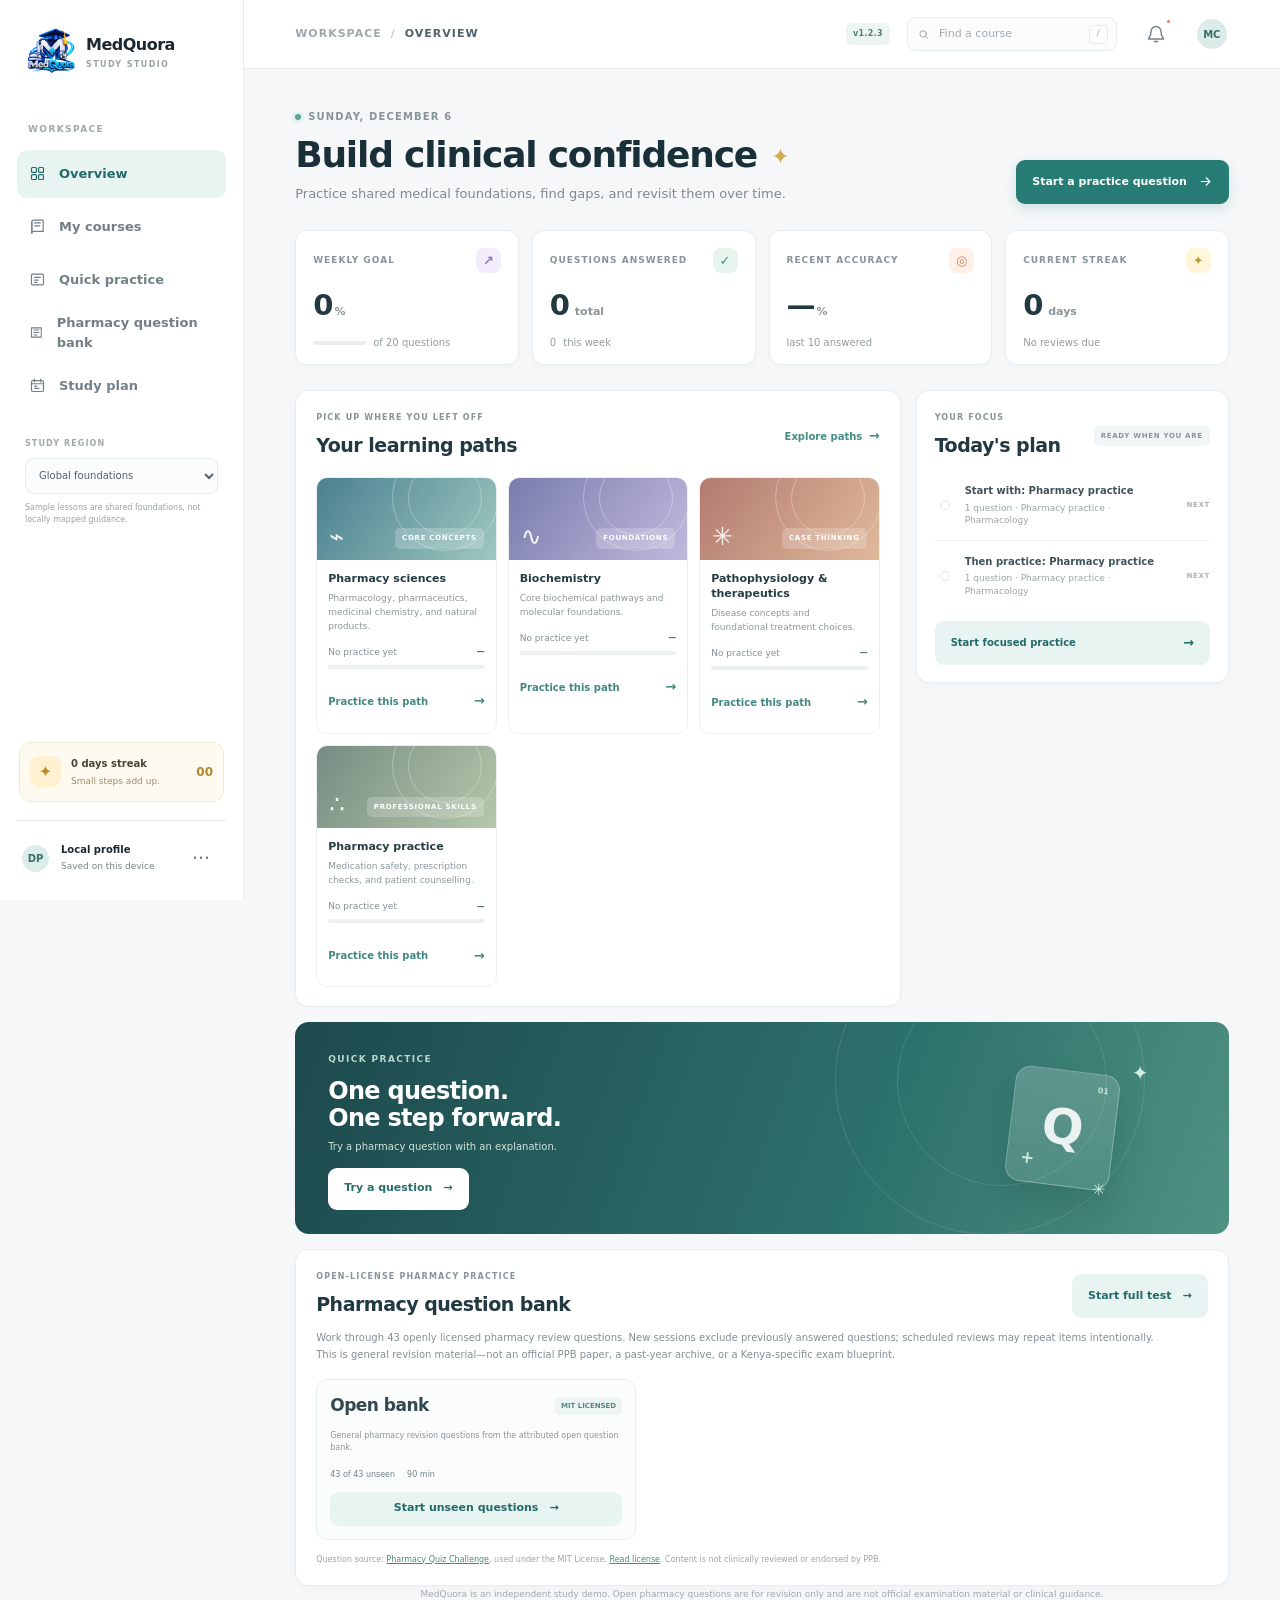
==== mobile/assets/web/index.html @ 77591223 "Replace repeated exam simulations with open pharmacy bank Remove falsely labeled past-year papers an" ====
<!doctype html>
<html lang="en">
  <head>
    <meta charset="utf-8">
    <meta name="viewport" content="width=device-width, initial-scale=1">
    <meta name="theme-color" content="#f5f7f8">
    <meta name="description" content="MedQuora helps health-science learners practice shared medical foundations, reflect, and review.">
    <title>MedQuora — Clinical Study Studio</title>
    <link rel="stylesheet" href="styles.css">
    <script src="assets/open-pharmacy-questions.js" defer></script>
    <script src="app.js" defer></script>
  </head>
  <body>
    <div class="app-shell">
      <aside class="sidebar" id="sidebar">
        <a class="brand" href="#overview" aria-label="MedQuora home">
          <img class="brand-logo" src="assets/medquora-logo.png" alt="">
          <span class="brand-name">MedQuora<span>STUDY STUDIO</span></span>
        </a>

        <p class="nav-caption">WORKSPACE</p>
        <nav class="primary-nav" aria-label="Main navigation">
          <a class="nav-link active" href="#overview">
            <svg viewBox="0 0 24 24" aria-hidden="true"><rect x="3.5" y="3.5" width="7" height="7" rx="1.5"/><rect x="13.5" y="3.5" width="7" height="7" rx="1.5"/><rect x="3.5" y="13.5" width="7" height="7" rx="1.5"/><rect x="13.5" y="13.5" width="7" height="7" rx="1.5"/></svg>
            Overview
          </a>
          <a class="nav-link" href="#courses">
            <svg viewBox="0 0 24 24" aria-hidden="true"><path d="M4 5.5A2.5 2.5 0 0 1 6.5 3H20v16H6.5A2.5 2.5 0 0 0 4 21.5z"/><path d="M4 5.5v16M8 7h8M8 11h7"/></svg>
            My courses
          </a>
          <a class="nav-link" href="#practice" data-open-practice>
            <svg viewBox="0 0 24 24" aria-hidden="true"><path d="M5 4.5h14A1.5 1.5 0 0 1 20.5 6v12a1.5 1.5 0 0 1-1.5 1.5H5A1.5 1.5 0 0 1 3.5 18V6A1.5 1.5 0 0 1 5 4.5Z"/><path d="M8 9h8M8 13h5M8 16h3"/></svg>
            Quick practice
          </a>
          <a class="nav-link" href="#board-exams">
            <svg viewBox="0 0 24 24" aria-hidden="true"><path d="M4 4.5h16v15H4z"/><path d="M8 8h8M8 12h8M8 16h5"/></svg>
            Pharmacy question bank
          </a>
          <a class="nav-link" href="#study-plan">
            <svg viewBox="0 0 24 24" aria-hidden="true"><rect x="3.5" y="5" width="17" height="15.5" rx="2"/><path d="M7.5 3v4M16.5 3v4M3.5 9.5h17M8 13h3M8 16h6"/></svg>
            Study plan
          </a>
        </nav>

        <label class="context-setting">
          <span>STUDY REGION</span>
          <select id="study-region" aria-describedby="region-note">
            <option value="global">Global foundations</option>
            <option value="us">United States</option>
            <option value="uk">United Kingdom</option>
            <option value="canada">Canada</option>
            <option value="india">India</option>
            <option value="australia">Australia</option>
            <option value="nigeria">Nigeria</option>
            <option value="south-africa">South Africa</option>
            <option value="kenya">Kenya</option>
            <option value="other">Other / not listed</option>
          </select>
          <small id="region-note">Sample lessons are shared foundations, not locally mapped guidance.</small>
        </label>

        <div class="sidebar-spacer"></div>
        <div class="streak-card">
          <div class="streak-icon" aria-hidden="true">✦</div>
          <div>
            <strong id="sidebar-streak">0 day streak</strong>
            <span>Small steps add up.</span>
          </div>
          <span class="streak-count" id="sidebar-streak-count">00</span>
        </div>
        <div class="sidebar-footer">
          <span class="avatar avatar-small">DP</span>
          <span class="profile-copy"><strong>Local profile</strong><span>Saved on this device</span></span>
          <span class="icon-button" aria-hidden="true">···</span>
        </div>
      </aside>

      <div class="workspace">
        <header class="topbar">
          <button class="icon-button menu-button" id="menu-button" type="button" aria-label="Open navigation" aria-expanded="false">
            <svg viewBox="0 0 24 24" aria-hidden="true"><path d="M4 6h16M4 12h16M4 18h16"/></svg>
          </button>
          <div class="breadcrumbs"><span>WORKSPACE</span><i>/</i><strong>OVERVIEW</strong></div>
          <div class="topbar-tools">
            <span class="version-badge">v1.2.3</span>
            <label class="search-box">
              <svg viewBox="0 0 24 24" aria-hidden="true"><circle cx="10.8" cy="10.8" r="6.8"/><path d="m16 16 4.2 4.2"/></svg>
              <input id="course-search" type="search" placeholder="Find a course" aria-label="Find a course">
              <kbd>/</kbd>
            </label>
            <button class="icon-button notification-button" id="notification-button" type="button" aria-label="Notifications">
              <svg viewBox="0 0 24 24" aria-hidden="true"><path d="M18 9a6 6 0 0 0-12 0c0 7-3 7-3 9h18c0-2-3-2-3-9M10 21h4"/></svg>
              <span class="notification-dot"></span>
            </button>
            <span class="avatar">MC</span>
          </div>
        </header>

        <main id="overview">
          <section class="welcome-row">
            <div>
              <p class="eyebrow"><span class="eyebrow-dot"></span> <span id="today-date"></span></p>
              <h1>Build clinical confidence <span class="wave">✦</span></h1>
              <p class="welcome-copy">Practice shared medical foundations, find gaps, and revisit them over time.</p>
            </div>
            <button class="button button-primary" type="button" data-open-practice>
              Start a practice question
              <svg viewBox="0 0 24 24" aria-hidden="true"><path d="M5 12h14M13 6l6 6-6 6"/></svg>
            </button>
          </section>

          <section class="stats-grid" aria-label="Study overview">
            <article class="stat-card">
              <div class="stat-top"><span class="stat-label">WEEKLY GOAL</span><span class="stat-symbol lilac">↗</span></div>
              <div class="stat-value"><span id="weekly-progress-value">0</span><span class="stat-unit">%</span></div>
              <div class="stat-bottom"><span class="mini-progress"><i id="weekly-progress-meter" style="width:0%"></i></span><span>of 20 questions</span></div>
            </article>
            <article class="stat-card">
              <div class="stat-top"><span class="stat-label">QUESTIONS ANSWERED</span><span class="stat-symbol mint">✓</span></div>
              <div class="stat-value"><span id="questions-answered">0</span><span class="stat-unit"> total</span></div>
              <div class="stat-bottom"><span id="questions-this-week">0</span><span>this week</span></div>
            </article>
            <article class="stat-card">
              <div class="stat-top"><span class="stat-label">RECENT ACCURACY</span><span class="stat-symbol peach">◎</span></div>
              <div class="stat-value"><span id="recent-accuracy">—</span><span class="stat-unit">%</span></div>
              <div class="stat-bottom"><span>last 10 answered</span></div>
            </article>
            <article class="stat-card streak-stat">
              <div class="stat-top"><span class="stat-label">CURRENT STREAK</span><span class="stat-symbol gold">✦</span></div>
              <div class="stat-value"><span id="current-streak">0</span><span class="stat-unit"> days</span></div>
              <div class="stat-bottom"><span id="due-count">No reviews due</span></div>
            </article>
          </section>

          <div class="content-grid">
            <section class="panel courses-panel" id="courses">
              <div class="section-heading">
                <div>
                  <p class="eyebrow">PICK UP WHERE YOU LEFT OFF</p>
                  <h2>Your learning paths</h2>
                </div>
                <a class="text-link" id="browse-paths" href="#courses" aria-controls="course-list">Explore paths <span>→</span></a>
              </div>
              <div class="course-grid" id="course-list" aria-live="polite"></div>
              <p class="empty-state" id="empty-state" hidden>No learning paths match that search.</p>
            </section>

            <aside class="panel plan-panel" id="study-plan">
              <div class="section-heading compact-heading">
                <div>
                  <p class="eyebrow">YOUR FOCUS</p>
                  <h2>Today's plan</h2>
                </div>
                <span class="date-chip" id="date-chip">READY WHEN YOU ARE</span>
              </div>
              <div class="plan-list" id="today-plan" aria-live="polite"></div>
              <button class="button button-soft plan-button" id="plan-button" type="button" data-open-practice>
                Start a focused session <span>→</span>
              </button>
            </aside>

            <section class="practice-banner" id="practice">
              <div class="practice-orbit orbit-one"></div>
              <div class="practice-orbit orbit-two"></div>
              <div class="practice-banner-copy">
                <span class="banner-kicker">QUICK PRACTICE</span>
                <h2>One question.<br>One step forward.</h2>
                <p>Try a pharmacy question with an explanation.</p>
                <button class="button button-light" type="button" data-open-practice>Try a question <span>→</span></button>
              </div>
              <div class="practice-decoration" aria-hidden="true">
                <span class="spark spark-a">✦</span><span class="spark spark-b">✳</span>
                <div class="question-tile"><span>Q</span><i>01</i><b>+</b></div>
              </div>
            </section>

            <section class="panel board-exams-panel" id="board-exams">
              <div class="section-heading board-exams-heading">
                <div>
                  <p class="eyebrow">OPEN-LICENSE PHARMACY PRACTICE</p>
                  <h2>Pharmacy question bank</h2>
                </div>
                <button class="button button-soft" type="button" data-start-board-exam>
                  Start full test <span>→</span>
                </button>
              </div>
              <p class="board-exam-intro">Work through 43 openly licensed pharmacy review questions. New sessions exclude previously answered questions; scheduled reviews may repeat items intentionally. This is general revision material—not an official PPB paper, a past-year archive, or a Kenya-specific exam blueprint.</p>
              <div class="exam-grid" id="exam-grid" aria-live="polite"></div>
              <p class="exam-disclaimer">Question source: <a href="https://github.com/rocksonsamuel96/PharmacyQuizChallenge-">Pharmacy Quiz Challenge</a>, used under the MIT License. <a href="assets/open-pharmacy-license.txt">Read license</a>. Content is not clinically reviewed or endorsed by PPB.</p>
            </section>
          </div>
          <footer class="page-footer">MedQuora is an independent study demo. Open pharmacy questions are for revision only and are not official examination material or clinical guidance.</footer>
        </main>
      </div>
    </div>

    <div class="scrim" id="scrim"></div>
    <dialog class="practice-dialog" id="practice-dialog" aria-labelledby="dialog-title">
      <form method="dialog" class="dialog-close-form">
        <button class="icon-button dialog-close" aria-label="Close practice" value="close">×</button>
      </form>
      <div class="dialog-content">
        <p class="eyebrow"><span class="eyebrow-dot"></span> QUICK PRACTICE <span class="question-count" id="question-count">01 / 01</span></p>
        <h2 id="dialog-title">Check your understanding</h2>
        <p class="question-topic" id="question-topic"></p>
        <p class="question-prompt" id="question-prompt"></p>
        <form id="answer-form">
          <fieldset id="answer-options">
            <legend class="sr-only">Choose one answer</legend>
          </fieldset>
          <fieldset class="confidence-fieldset" id="confidence-fieldset">
            <legend>How confident are you?</legend>
            <label><input type="radio" name="confidence" value="low"><span>Unsure</span></label>
            <label><input type="radio" name="confidence" value="medium"><span>Somewhat</span></label>
            <label><input type="radio" name="confidence" value="high"><span>Confident</span></label>
          </fieldset>
          <div class="answer-feedback" id="answer-feedback" role="status" hidden></div>
          <fieldset class="reflection-fieldset" id="reflection-fieldset" hidden>
            <legend>What made this difficult?</legend>
            <label><input type="radio" name="reflection" value="knowledge"><span>I didn't know the concept</span></label>
            <label><input type="radio" name="reflection" value="confusion"><span>I confused similar ideas</span></label>
            <label><input type="radio" name="reflection" value="clue"><span>I missed a clue in the question</span></label>
            <label><input type="radio" name="reflection" value="guess"><span>I guessed</span></label>
          </fieldset>
            <div class="remediation-hint" id="remediation-hint" hidden></div>
          <button class="button button-primary submit-answer" id="submit-answer" type="submit">Check answer <span>→</span></button>
        </form>
        <p class="disclaimer">Educational revision only—not clinical guidance. Progress is saved on this device.</p>
      </div>
    </dialog>

    <div class="toast" id="toast" role="status" aria-live="polite"></div>
  </body>
</html>
---- mobile/assets/web/styles.css ----
:root {
  color-scheme: light;
  --ink: #1b2832;
  --muted: #78838b;
  --line: #e7ecee;
  --paper: #ffffff;
  --canvas: #f5f7f8;
  --teal: #287c76;
  --teal-dark: #226b66;
  --teal-pale: #e8f4f2;
  --navy: #18343b;
  --shadow: 0 12px 32px rgb(22 51 59 / 5%);
  font-family: Inter, ui-sans-serif, system-ui, -apple-system, BlinkMacSystemFont, "Segoe UI", sans-serif;
}

* { box-sizing: border-box; }

body {
  margin: 0;
  min-width: 320px;
  background: var(--canvas);
  color: var(--ink);
  font-size: 14px;
  -webkit-font-smoothing: antialiased;
}

button, input { font: inherit; }
button, a { -webkit-tap-highlight-color: transparent; }
button { cursor: pointer; }
a { color: inherit; text-decoration: none; }
svg { width: 20px; height: 20px; fill: none; stroke: currentColor; stroke-width: 1.7; stroke-linecap: round; stroke-linejoin: round; }

.app-shell { display: flex; min-height: 100vh; }

.sidebar {
  position: fixed;
  z-index: 20;
  inset: 0 auto 0 0;
  display: flex;
  flex-direction: column;
  width: 244px;
  padding: 28px 17px 18px;
  background: #fff;
  border-right: 1px solid var(--line);
}

.brand { display: flex; align-items: center; gap: 11px; padding: 0 10px; }
.brand-logo { display: block; width: 48px; height: 48px; flex: 0 0 auto; object-fit: contain; }
.brand-name { color: var(--ink); font-size: 16px; font-weight: 800; letter-spacing: -.5px; }
.brand-name span { display: block; margin-top: 2px; color: #9aa3a8; font-size: 8px; font-weight: 700; letter-spacing: 1.4px; }
.nav-caption { margin: 47px 11px 13px; color: #a0a9ae; font-size: 9px; font-weight: 800; letter-spacing: 1.4px; }
.primary-nav { display: grid; gap: 5px; }
.nav-link { display: flex; align-items: center; gap: 13px; min-height: 44px; padding: 0 12px; border-radius: 10px; color: #738088; font-size: 12px; font-weight: 600; transition: background .16s, color .16s; }
.nav-link svg { width: 17px; height: 17px; }
.nav-link:hover { background: #f5f8f8; color: var(--teal); }
.nav-link.active { background: var(--teal-pale); color: var(--teal-dark); }
.sidebar-spacer { flex: 1; min-height: 35px; }
.streak-card { display: flex; align-items: center; gap: 10px; margin: 0 2px 18px; padding: 13px 10px; border: 1px solid #f1e8d4; border-radius: 12px; background: #fffaf0; }
.streak-icon { display: grid; width: 31px; height: 31px; place-items: center; border-radius: 9px; background: #fff0cf; color: #bb8b28; font-size: 16px; }
.streak-card strong, .streak-card span { display: block; }
.streak-card strong { color: #4a4435; font-size: 10px; }
.streak-card div:nth-child(2) span { margin-top: 4px; color: #9a8d70; font-size: 9px; }
.streak-count { margin-left: auto; color: #b3872f; font-size: 12px; font-weight: 800; }
.sidebar-footer { display: flex; align-items: center; gap: 10px; padding: 15px 3px 2px; border-top: 1px solid var(--line); }
.avatar { display: grid; flex: 0 0 auto; width: 34px; height: 34px; place-items: center; border: 2px solid #fff; border-radius: 50%; background: #dcece9; color: #386e68; font-size: 10px; font-weight: 800; }
.avatar-small { width: 31px; height: 31px; }
.profile-copy { display: grid; gap: 3px; min-width: 0; }
.profile-copy strong { font-size: 10px; }
.profile-copy span { color: var(--muted); font-size: 9px; }
.icon-button { position: relative; display: inline-grid; flex: 0 0 auto; width: 34px; height: 34px; place-items: center; border: 0; border-radius: 9px; background: transparent; color: #738088; font-size: 19px; }
.icon-button:hover { background: #f2f6f6; color: var(--teal); }
.sidebar-footer .icon-button { margin-left: auto; }

.workspace { width: calc(100% - 244px); min-height: 100vh; margin-left: 244px; }
.topbar { position: sticky; z-index: 10; top: 0; display: flex; align-items: center; justify-content: space-between; height: 69px; padding: 0 clamp(22px, 4vw, 58px); border-bottom: 1px solid var(--line); background: rgb(255 255 255 / 92%); backdrop-filter: blur(14px); }
.breadcrumbs { display: flex; align-items: center; gap: 9px; color: #a0a8ad; font-size: 9px; font-weight: 700; letter-spacing: 1px; }
.breadcrumbs i { color: #c3c9cc; font-style: normal; }
.breadcrumbs strong { color: #536169; }
.topbar-tools { display: flex; align-items: center; gap: 17px; }
.version-badge { padding: 5px 7px; border-radius: 6px; background: #edf5f3; color: #4f7e77; font-size: 8px; font-weight: 800; letter-spacing: .3px; }
.search-box { display: flex; align-items: center; gap: 8px; width: 210px; height: 34px; padding: 0 8px 0 10px; border: 1px solid #e8edef; border-radius: 9px; background: #fbfcfc; color: #8a969c; }
.search-box svg { width: 15px; height: 15px; }
.search-box input { width: 100%; min-width: 0; border: 0; outline: 0; background: transparent; color: var(--ink); font-size: 10px; }
.search-box input::placeholder { color: #a1aaaf; }
kbd { display: inline-grid; min-width: 19px; height: 19px; place-items: center; border: 1px solid #e5e9ea; border-radius: 5px; background: #fff; color: #a0a8ad; font-family: inherit; font-size: 9px; }
.notification-dot { position: absolute; top: 7px; right: 7px; width: 5px; height: 5px; border: 1px solid #fff; border-radius: 50%; background: #df896c; }
.menu-button { display: none; }

main { max-width: 1380px; margin: 0 auto; padding: 36px clamp(22px, 4vw, 58px) 25px; }
.welcome-row { display: flex; align-items: end; justify-content: space-between; gap: 20px; margin-bottom: 26px; }
.eyebrow { display: flex; align-items: center; gap: 7px; margin: 0 0 10px; color: #87949a; font-size: 9px; font-weight: 800; letter-spacing: 1.15px; }
.eyebrow-dot { width: 6px; height: 6px; border-radius: 50%; background: #5da69d; box-shadow: 0 0 0 3px #e3f1ef; }
h1, h2, p { margin-top: 0; }
h1 { margin-bottom: 8px; color: #1a3039; font-size: clamp(25px, 3vw, 32px); font-weight: 700; letter-spacing: -1.2px; }
.wave { display: inline-block; margin-left: 3px; color: #d4aa51; font-size: 22px; vertical-align: 3px; }
.welcome-copy { margin-bottom: 0; color: #7d8a91; font-size: 12px; }
.button { display: inline-flex; align-items: center; justify-content: center; gap: 11px; min-height: 40px; padding: 0 16px; border: 0; border-radius: 9px; font-size: 10px; font-weight: 700; transition: transform .16s, background .16s, box-shadow .16s; }
.button:hover { transform: translateY(-1px); }
.button svg { width: 15px; height: 15px; }
.button-primary { background: var(--teal); box-shadow: 0 5px 12px rgb(40 124 118 / 17%); color: #fff; }
.button-primary:hover { background: var(--teal-dark); box-shadow: 0 7px 16px rgb(40 124 118 / 23%); }
.button-soft { background: var(--teal-pale); color: var(--teal-dark); }
.button-soft:hover { background: #dcefeb; }
.button-light { min-height: 36px; background: #fff; color: #286f69; }
.button-light:hover { background: #eaf5f3; }

.stats-grid { display: grid; grid-template-columns: repeat(4, minmax(0, 1fr)); gap: 13px; margin-bottom: 25px; }
.stat-card { min-height: 129px; padding: 17px 17px 14px; border: 1px solid var(--line); border-radius: 12px; background: var(--paper); box-shadow: 0 3px 10px rgb(22 51 59 / 2%); }
.stat-top { display: flex; align-items: center; justify-content: space-between; }
.stat-label { color: #87949a; font-size: 8px; font-weight: 800; letter-spacing: 1px; }
.stat-symbol { display: grid; width: 25px; height: 25px; place-items: center; border-radius: 8px; font-size: 13px; font-weight: 800; }
.lilac { background: #f1edfb; color: #8b75c4; }
.mint { background: #e8f4ee; color: #4c9872; }
.peach { background: #fff0e8; color: #cf8763; }
.gold { background: #fff6dc; color: #bf9b37; }
.stat-value { margin: 11px 0 8px; color: #223941; font-size: 26px; font-weight: 700; letter-spacing: -1px; }
.stat-unit { margin-left: 2px; color: #89959a; font-size: 11px; font-weight: 600; letter-spacing: 0; }
.stat-bottom { display: flex; align-items: center; gap: 7px; color: #929da2; font-size: 9px; }
.mini-progress { overflow: hidden; width: 53px; height: 4px; border-radius: 10px; background: #e8edef; }
.mini-progress i { display: block; height: 100%; border-radius: inherit; background: #62a69e; }
.trend-up { color: #4b9b75; font-weight: 800; }

.content-grid { display: grid; grid-template-columns: minmax(0, 1.45fr) minmax(270px, .75fr); gap: 15px; align-items: start; }
.panel { border: 1px solid var(--line); border-radius: 13px; background: #fff; box-shadow: 0 3px 10px rgb(22 51 59 / 2%); }
.courses-panel { padding: 21px 20px 19px; }
.section-heading { display: flex; align-items: center; justify-content: space-between; gap: 10px; margin-bottom: 17px; }
.section-heading .eyebrow { margin-bottom: 7px; font-size: 8px; }
h2 { margin-bottom: 0; color: #223941; font-size: 17px; font-weight: 700; letter-spacing: -.5px; }
.text-link { color: #438d84; font-size: 9px; font-weight: 700; white-space: nowrap; }
.text-link span { margin-left: 3px; font-size: 13px; }
.course-grid { display: grid; grid-template-columns: repeat(3, minmax(0, 1fr)); gap: 11px; }
.course-card { overflow: hidden; min-width: 0; border: 1px solid #edf0f1; border-radius: 11px; background: #fff; transition: transform .16s, box-shadow .16s; }
.course-card:hover { transform: translateY(-2px); box-shadow: 0 9px 18px rgb(22 51 59 / 7%); }
.course-art { position: relative; display: flex; height: 82px; align-items: end; justify-content: space-between; padding: 11px 12px; overflow: hidden; }
.course-art::before, .course-art::after { position: absolute; content: ""; border: 1px solid rgb(255 255 255 / 30%); border-radius: 50%; }
.course-art::before { top: -34px; right: -3px; width: 105px; height: 105px; }
.course-art::after { top: -17px; right: 14px; width: 72px; height: 72px; }
.course-art.pharm { background: linear-gradient(125deg, #4a8090, #9ec7bf); }
.course-art.calcs { background: linear-gradient(125deg, #7a7cae, #c0b9dc); }
.course-art.care { background: linear-gradient(125deg, #b27b70, #e0b99a); }
.course-art-mark { position: relative; z-index: 1; color: rgb(255 255 255 / 90%); font-size: 25px; line-height: 1; }
.course-tag { position: relative; z-index: 1; padding: 5px 7px; border-radius: 5px; background: rgb(255 255 255 / 20%); color: #fff; font-size: 7px; font-weight: 800; letter-spacing: .7px; }
.course-body { padding: 12px 11px 11px; }
.course-body h3 { overflow: hidden; margin: 0 0 5px; color: #263c43; font-size: 10px; font-weight: 750; text-overflow: ellipsis; white-space: nowrap; }
.course-body p { min-height: 27px; margin: 0 0 12px; color: #8b979c; font-size: 8px; line-height: 1.55; }
.course-progress-row { display: flex; align-items: center; justify-content: space-between; margin-bottom: 6px; color: #839096; font-size: 8px; }
.course-progress-row strong { color: #56716e; font-size: 8px; }
.course-progress { overflow: hidden; height: 4px; margin-bottom: 12px; border-radius: 10px; background: #edf0f1; }
.course-progress span { display: block; height: 100%; border-radius: inherit; background: #66a89f; }
.course-open { display: flex; align-items: center; justify-content: space-between; width: 100%; padding: 0; border: 0; background: none; color: #418880; font-size: 8px; font-weight: 800; text-align: left; }
.course-open span { font-size: 13px; }
.empty-state { padding: 25px 0; color: var(--muted); font-size: 11px; text-align: center; }

.plan-panel { padding: 21px 18px 17px; }
.compact-heading { margin-bottom: 11px; }
.date-chip { padding: 5px 7px; border-radius: 5px; background: #f2f6f6; color: #89959a; font-size: 7px; font-weight: 800; letter-spacing: .7px; }
.plan-list { display: grid; }
.plan-item { display: flex; align-items: center; gap: 10px; min-height: 65px; border-bottom: 1px solid #f0f2f3; }
.plan-item:last-child { border-bottom: 0; }
.checkmark, .task-dot { display: grid; flex: 0 0 auto; width: 21px; height: 21px; place-items: center; border: 1.5px solid #dfe6e7; border-radius: 50%; color: #fff; font-size: 10px; }
.complete .checkmark { border-color: #67a99d; background: #67a99d; }
.task-dot { width: 10px; height: 10px; margin: 0 5px; background: #fff; }
.plan-item div { display: grid; gap: 4px; min-width: 0; }
.plan-item strong { overflow: hidden; color: #41525a; font-size: 9px; font-weight: 700; text-overflow: ellipsis; white-space: nowrap; }
.plan-item div span { color: #9aa4a8; font-size: 8px; }
.plan-status, .plan-time { margin-left: auto; color: #8bb2a2; font-size: 7px; font-weight: 800; letter-spacing: .6px; }
.plan-time { color: #abb3b6; }
.plan-button { width: 100%; min-height: 35px; margin-top: 10px; font-size: 9px; }
.plan-button span { margin-left: auto; font-size: 13px; }

.practice-banner { position: relative; display: flex; grid-column: 1 / -1; min-height: 188px; overflow: hidden; align-items: center; justify-content: space-between; padding: 24px 33px; border-radius: 14px; background: linear-gradient(110deg, #1d494d, #2d716c 62%, #4f9282); color: white; }
.practice-banner-copy { position: relative; z-index: 2; }
.banner-kicker { color: #b8d7ce; font-size: 8px; font-weight: 800; letter-spacing: 1.4px; }
.practice-banner h2 { margin: 9px 0 7px; color: #fff; font-size: 22px; line-height: 1.12; letter-spacing: -.7px; }
.practice-banner p { margin: 0 0 14px; color: #d2e3dd; font-size: 9px; }
.practice-decoration { position: absolute; top: 0; right: 5%; display: grid; width: 240px; height: 100%; place-items: center; color: #fff; }
.board-exams-panel { grid-column: 1 / -1; padding: 21px 20px 19px; }
.board-exams-heading { align-items: end; }
.board-exam-intro { max-width: 860px; margin: -5px 0 16px; color: #829096; font-size: 10px; line-height: 1.65; }
.exam-grid { display: grid; grid-template-columns: minmax(0, 320px); gap: 11px; }
.exam-card { min-width: 0; padding: 13px; border: 1px solid #e8edef; border-radius: 11px; background: #fbfcfc; }
.exam-card-top { display: flex; align-items: center; justify-content: space-between; margin-bottom: 11px; }
.exam-year { color: #31494f; font-size: 17px; font-weight: 800; letter-spacing: -.5px; }
.exam-status { padding: 4px 6px; border-radius: 5px; background: #edf5f3; color: #5a8881; font-size: 7px; font-weight: 800; }
.exam-card p { min-height: 28px; margin: 0 0 11px; color: #8a969b; font-size: 8px; line-height: 1.55; }
.exam-card-meta { display: flex; gap: 12px; margin-bottom: 11px; color: #74858a; font-size: 8px; }
.exam-card button { width: 100%; min-height: 34px; }
.exam-disclaimer { margin: 14px 0 0; color: #9aa4a8; font-size: 8px; line-height: 1.5; }
.exam-disclaimer a { color: #438d84; text-decoration: underline; }
.question-tile { position: relative; display: flex; width: 105px; height: 116px; align-items: center; justify-content: center; transform: rotate(7deg); border: 1px solid rgb(255 255 255 / 25%); border-radius: 15px; background: linear-gradient(145deg, rgb(255 255 255 / 20%), rgb(255 255 255 / 7%)); box-shadow: 0 17px 35px rgb(7 42 39 / 17%); }
.question-tile span { color: rgb(255 255 255 / 88%); font-size: 49px; font-weight: 800; }
.question-tile i { position: absolute; top: 10px; right: 10px; color: #c5e1d8; font-size: 8px; font-style: normal; font-weight: 800; }
.question-tile b { position: absolute; bottom: 11px; left: 13px; color: #c8e8d9; font-size: 17px; }
.practice-orbit { position: absolute; border: 1px solid rgb(255 255 255 / 12%); border-radius: 50%; }
.orbit-one { top: -97px; right: 9%; width: 310px; height: 310px; }
.orbit-two { top: -46px; right: 13%; width: 210px; height: 210px; }
.spark { position: absolute; z-index: 1; color: #d2eadf; }
.spark-a { top: 36px; right: 14%; font-size: 20px; }
.spark-b { right: 32%; bottom: 32px; font-size: 16px; }
.page-footer { grid-column: 1 / -1; padding-top: 1px; color: #a0a9ad; font-size: 8px; text-align: center; }

.practice-dialog { position: fixed; width: min(480px, calc(100% - 28px)); max-width: none; padding: 0; overflow: visible; border: 1px solid #e6ecec; border-radius: 18px; background: #fff; box-shadow: 0 28px 80px rgb(15 39 45 / 24%); color: var(--ink); }
.practice-dialog::backdrop { background: rgb(17 37 42 / 45%); backdrop-filter: blur(3px); }
.dialog-close-form { position: absolute; top: 13px; right: 13px; margin: 0; }
.dialog-close { width: 30px; height: 30px; background: #f4f7f7; font-size: 21px; }
.dialog-content { padding: 32px; }
.dialog-content .eyebrow { margin-bottom: 9px; }
.question-count { margin-left: auto; color: #9aa5a9; font-size: 8px; }
.dialog-content h2 { margin-bottom: 12px; font-size: 21px; }
.question-prompt { margin-bottom: 20px; color: #68777e; font-size: 12px; line-height: 1.6; }
#answer-options { display: grid; gap: 8px; margin: 0; padding: 0; border: 0; }
.answer-option { display: flex; align-items: center; gap: 10px; min-height: 44px; padding: 0 11px; border: 1px solid #e6ebec; border-radius: 9px; color: #4b5c63; cursor: pointer; font-size: 10px; transition: border .15s, background .15s; }
.answer-option:hover { border-color: #a8c9c4; background: #f7fbfa; }
.answer-option input { position: absolute; width: 1px; height: 1px; opacity: 0; }
.radio-mark { display: inline-grid; width: 15px; height: 15px; flex: 0 0 auto; place-items: center; border: 1.5px solid #c9d2d4; border-radius: 50%; }
.answer-option input:checked + .radio-mark { border-color: var(--teal); }
.answer-option input:checked + .radio-mark::after { width: 7px; height: 7px; border-radius: 50%; background: var(--teal); content: ""; }
.answer-option:has(input:checked) { border-color: #8abbb4; background: #f0f8f6; }
.answer-option kbd { margin-left: auto; }
.answer-option.correct { border-color: #7fbd9a; background: #eff8f1; color: #36734e; }
.answer-option.incorrect { border-color: #e3a79a; background: #fff5f2; color: #a95847; }
.answer-feedback { margin: 13px 0 0; padding: 11px 12px; border-radius: 8px; background: #eef7f3; color: #45665d; font-size: 10px; line-height: 1.55; }
.answer-feedback.wrong { background: #fff4f1; color: #8e584c; }
.submit-answer { width: 100%; margin-top: 15px; }
.submit-answer span { margin-left: auto; }
.disclaimer { margin: 14px 0 0; color: #9aa4a8; font-size: 8px; text-align: center; }
.sr-only { position: absolute; width: 1px; height: 1px; padding: 0; overflow: hidden; clip: rect(0, 0, 0, 0); white-space: nowrap; clip-path: inset(50%); }
.toast { position: fixed; z-index: 50; right: 24px; bottom: 22px; max-width: min(360px, calc(100vw - 32px)); padding: 11px 15px; transform: translateY(12px); border: 1px solid rgb(255 255 255 / 12%); border-radius: 9px; background: #203d41; box-shadow: 0 8px 24px rgb(16 40 43 / 20%); color: #fff; font-size: 10px; opacity: 0; pointer-events: none; transition: opacity .2s, transform .2s; }
.toast.visible { transform: translateY(0); opacity: 1; }
.scrim { display: none; }

@media (max-width: 1120px) {
  .sidebar { width: 218px; }
  .workspace { width: calc(100% - 218px); margin-left: 218px; }
  main { padding-right: 25px; padding-left: 25px; }
  .stats-grid { grid-template-columns: repeat(2, minmax(0, 1fr)); }
  .course-grid { grid-template-columns: repeat(2, minmax(0, 1fr)); }
}

@media (max-width: 760px) {
  .sidebar { width: 244px; transform: translateX(-101%); transition: transform .22s ease; box-shadow: 12px 0 30px rgb(17 37 42 / 7%); }
  .sidebar.open { transform: translateX(0); }
  .workspace { width: 100%; margin-left: 0; }
  .topbar { height: 60px; padding: 0 17px; }
  .menu-button { display: inline-grid; margin-left: -5px; }
  .breadcrumbs { margin-right: auto; margin-left: 8px; font-size: 8px; }
  .topbar-tools { gap: 8px; }
  .search-box { width: 34px; padding: 0 9px; border-color: transparent; background: transparent; }
  .search-box:focus-within { position: absolute; right: 83px; width: min(230px, calc(100vw - 130px)); border-color: var(--line); background: #fff; }
  .search-box input { width: 0; }
  .search-box:focus-within input { width: 100%; }
  .search-box kbd { display: none; }
  .notification-button { display: none; }
  .topbar-tools > .avatar { width: 31px; height: 31px; }
  .scrim.visible { position: fixed; z-index: 15; inset: 0; display: block; background: rgb(21 42 45 / 25%); }
  main { padding: 26px 18px 22px; }
  .welcome-row { align-items: start; flex-direction: column; gap: 15px; }
  .welcome-row .button { width: 100%; }
  .content-grid { grid-template-columns: 1fr; }
  .courses-panel, .plan-panel { grid-column: 1; }
  .practice-banner { min-height: 178px; grid-column: 1; padding: 21px; }
  .board-exams-panel { grid-column: 1; }
  .practice-decoration { right: -35px; transform: scale(.8); }
  .page-footer { grid-column: 1; line-height: 1.6; }
}

@media (max-width: 460px) {
  .breadcrumbs span, .breadcrumbs i { display: none; }
  .breadcrumbs { margin-left: 7px; }
  .stats-grid { gap: 9px; margin-bottom: 16px; }
  .stat-card { min-height: 115px; padding: 13px 12px 11px; }
  .stat-label { font-size: 7px; letter-spacing: .75px; }
  .stat-value { font-size: 23px; }
  .stat-symbol { width: 22px; height: 22px; }
  .course-grid { grid-template-columns: 1fr; }
  .course-art { height: 75px; }
  .courses-panel, .plan-panel { padding: 17px 14px; }
  .practice-banner { min-height: 185px; }
  .practice-decoration { right: -88px; opacity: .7; transform: scale(.7); }
  .practice-banner-copy { max-width: 220px; }
  .practice-banner h2 { font-size: 20px; }
  .dialog-content { padding: 28px 21px 22px; }
}

@media (prefers-reduced-motion: reduce) {
  *, *::before, *::after { scroll-behavior: auto !important; transition-duration: .01ms !important; }
}

.context-setting { display: grid; gap: 8px; margin: 28px 8px 0; }
.context-setting > span { color: #a0a9ae; font-size: 8px; font-weight: 800; letter-spacing: 1.1px; }
.context-setting select { width: 100%; min-height: 36px; padding: 0 9px; border: 1px solid var(--line); border-radius: 8px; background: #fbfcfc; color: #52636a; font: inherit; font-size: 10px; }
.context-setting small { color: #98a2a7; font-size: 8px; line-height: 1.5; }
.course-art.evidence { background: linear-gradient(125deg, #768c83, #b6c8aa); }
.question-topic { margin: -5px 0 12px; color: #4a9288; font-size: 10px; font-weight: 700; }
.confidence-fieldset, .reflection-fieldset { display: grid; gap: 8px; margin: 16px 0 0; padding: 0; border: 0; }
.confidence-fieldset legend, .reflection-fieldset legend { margin-bottom: 8px; color: #53636a; font-size: 10px; font-weight: 750; }
.confidence-fieldset { grid-template-columns: repeat(3, minmax(0, 1fr)); }
.confidence-fieldset legend, .reflection-fieldset legend { grid-column: 1 / -1; }
.confidence-fieldset label, .reflection-fieldset label { display: flex; align-items: center; gap: 8px; min-height: 36px; padding: 7px 9px; border: 1px solid #e6ebec; border-radius: 8px; color: #66757b; cursor: pointer; font-size: 9px; }
.confidence-fieldset label:has(input:checked), .reflection-fieldset label:has(input:checked) { border-color: #8abbb4; background: #f0f8f6; color: #286f69; }
.confidence-fieldset input, .reflection-fieldset input { accent-color: var(--teal); }
.confidence-fieldset:disabled label { cursor: default; opacity: .7; }
.reflection-fieldset { grid-template-columns: repeat(2, minmax(0, 1fr)); }
.reflection-fieldset label { min-height: 39px; line-height: 1.35; }
.remediation-hint { margin-top: 9px; padding: 10px 11px; border-radius: 8px; background: #f2f7f6; color: #526e68; font-size: 9px; line-height: 1.5; }
.submit-answer:disabled { cursor: not-allowed; opacity: .55; transform: none; }
.finish-session { background: #276d67; }

@media (max-width: 460px) {
  .context-setting { margin-top: 22px; }
  .confidence-fieldset { grid-template-columns: 1fr; }
  .confidence-fieldset label { min-height: 34px; }
  .reflection-fieldset { grid-template-columns: 1fr; }
}

html {
  scroll-padding-top: 82px;
  -webkit-text-size-adjust: 100%;
  text-size-adjust: 100%;
}

body {
  font-size: 15px;
  line-height: 1.5;
}

:focus-visible {
  outline: 3px solid #5da69d;
  outline-offset: 3px;
}

.icon-button {
  width: 44px;
  height: 44px;
}

.nav-link {
  min-height: 48px;
  font-size: 13px;
}

.breadcrumbs,
.search-box input {
  font-size: 11px;
}

main {
  padding-top: 40px;
}

#courses {
  scroll-margin-top: 82px;
}

.eyebrow {
  font-size: 10px;
}

h1 {
  font-size: clamp(26px, 3.2vw, 36px);
  font-weight: 800;
  line-height: 1.18;
}

.welcome-copy {
  font-size: 13px;
}

.button {
  min-height: 44px;
  font-size: 11px;
  font-weight: 750;
}

.stat-label {
  font-size: 9px;
}

.stat-value {
  font-size: 29px;
  font-weight: 750;
}

.stat-bottom {
  font-size: 10px;
}

h2 {
  font-size: 19px;
  font-weight: 750;
}

.text-link {
  font-size: 10px;
}

.course-body h3 {
  overflow: visible;
  font-size: 11px;
  line-height: 1.35;
  text-overflow: clip;
  white-space: normal;
}

.course-body p,
.course-progress-row {
  font-size: 9px;
}

.course-open {
  min-height: 40px;
  font-size: 10px;
}

.plan-item {
  min-height: 70px;
}

.plan-item strong {
  overflow: visible;
  font-size: 10px;
  line-height: 1.35;
  text-overflow: clip;
  white-space: normal;
}

.plan-item div span {
  font-size: 9px;
  line-height: 1.4;
}

.plan-button {
  min-height: 44px;
  font-size: 10px;
}

.banner-kicker {
  font-size: 9px;
}

.practice-banner h2 {
  font-size: 24px;
}

.practice-banner p {
  font-size: 10px;
  line-height: 1.5;
}

.button-light {
  min-height: 42px;
}

.page-footer {
  font-size: 9px;
  line-height: 1.6;
}

.practice-dialog {
  width: min(560px, calc(100% - 24px));
  border-radius: 16px;
}

.dialog-close {
  width: 40px;
  height: 40px;
}

.dialog-content {
  max-height: calc(100vh - 24px);
  max-height: calc(100dvh - 24px);
  overflow-y: auto;
  overscroll-behavior-y: contain;
  -webkit-overflow-scrolling: touch;
  padding: 36px 34px 28px;
  touch-action: pan-y;
}

.dialog-content h2 {
  font-size: 23px;
  line-height: 1.25;
}

.question-prompt {
  font-size: 14px;
}

.answer-option {
  min-height: 48px;
  font-size: 11px;
  line-height: 1.4;
}

.confidence-fieldset label,
.reflection-fieldset label {
  min-height: 44px;
  font-size: 10px;
}

.answer-feedback,
.remediation-hint {
  font-size: 11px;
}

.submit-answer {
  min-height: 48px;
}

.disclaimer {
  font-size: 9px;
  line-height: 1.5;
}

.toast {
  font-size: 11px;
  line-height: 1.45;
}

@media (max-width: 760px) {
  .sidebar {
    overflow-y: auto;
    overscroll-behavior-y: contain;
  }

  .topbar {
    height: 64px;
  }

  .menu-button {
    min-width: 44px;
    min-height: 44px;
  }

  main {
    padding-top: 30px;
  }

  .practice-banner h2 {
    font-size: 23px;
  }
}

@media (max-width: 460px) {
  .topbar {
    padding-right: 12px;
    padding-left: 12px;
  }

  .stats-grid {
    gap: 10px;
  }

  .stat-card {
    min-height: 120px;
    padding: 14px 12px;
  }

  .stat-value {
    font-size: 25px;
  }

  .practice-banner h2 {
    font-size: 21px;
  }

  .dialog-content {
    padding: 40px 20px 24px;
  }
}
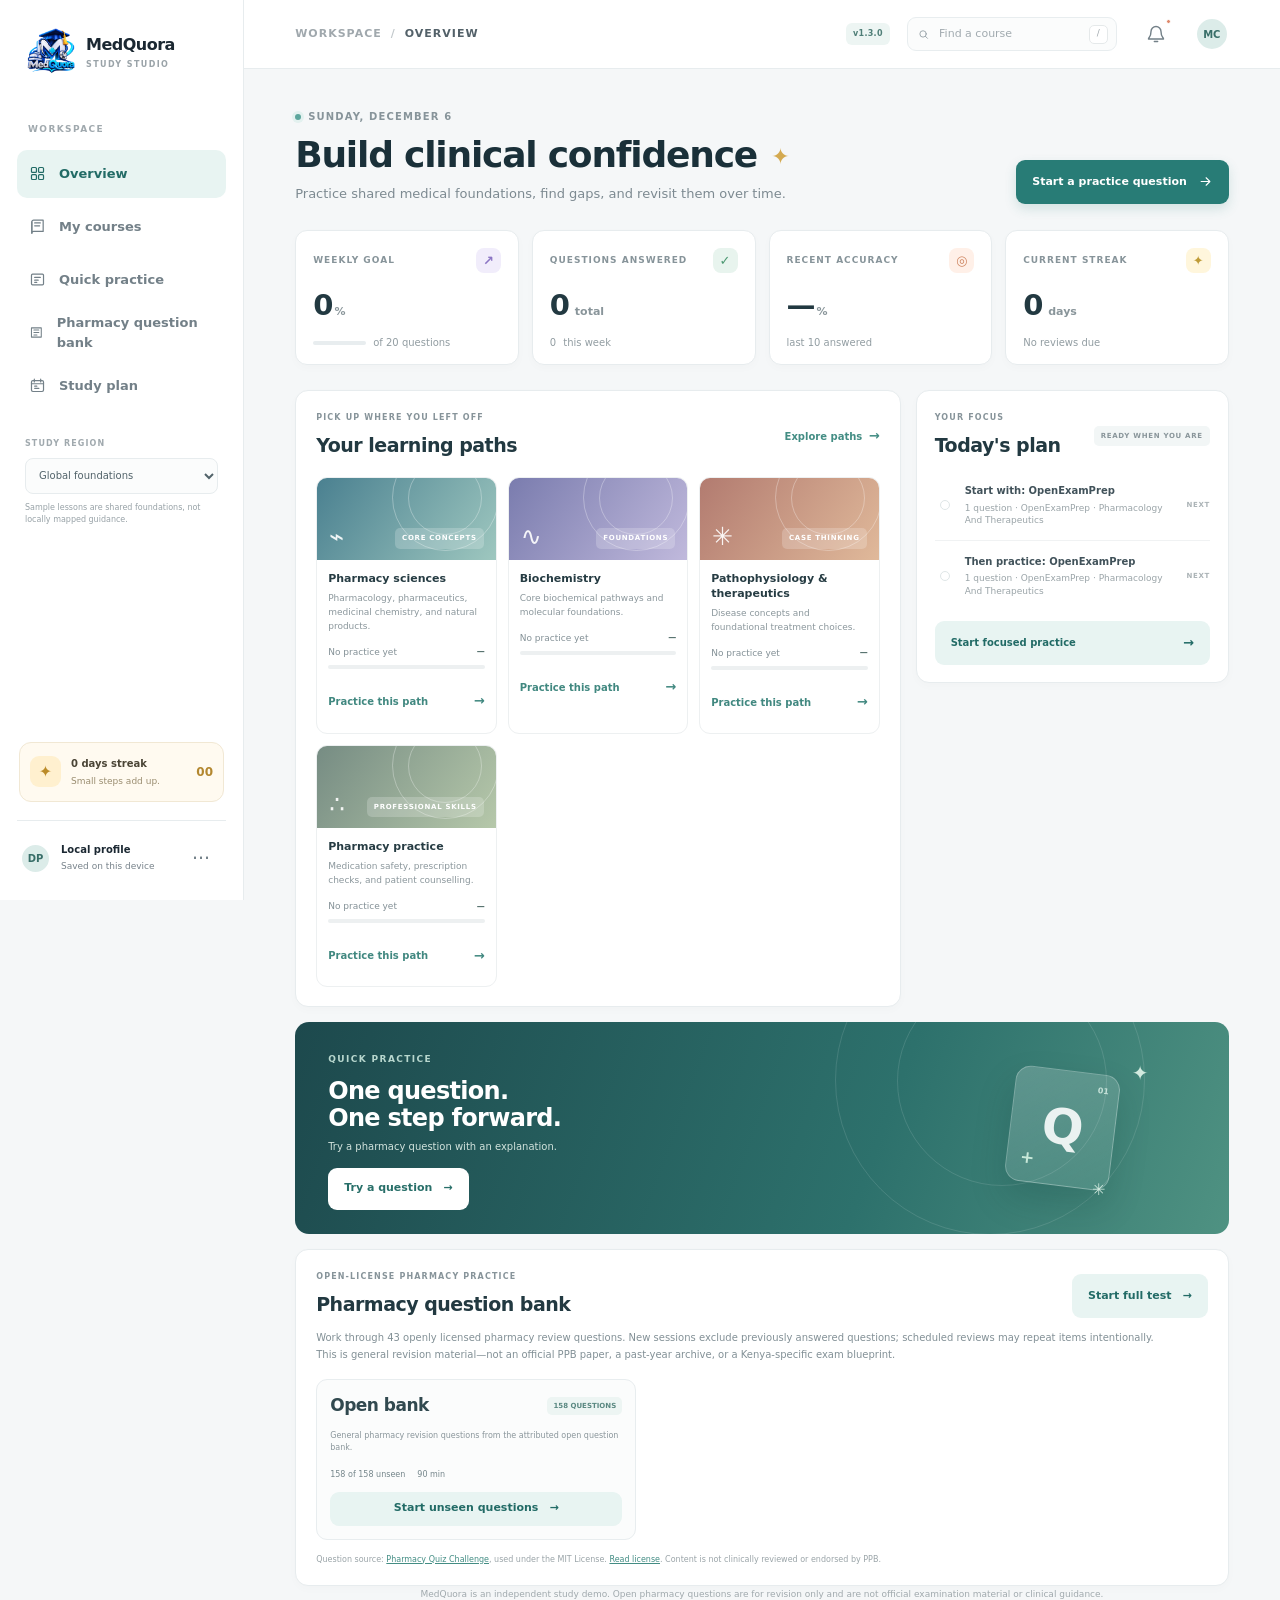
==== commit 83cebb56: "Release MedQuora v1.3.0 with expanded question bank" ====
--- a/mobile/assets/web/index.html
+++ b/mobile/assets/web/index.html
@@ -82,7 +82,7 @@
           </button>
           <div class="breadcrumbs"><span>WORKSPACE</span><i>/</i><strong>OVERVIEW</strong></div>
           <div class="topbar-tools">
-            <span class="version-badge">v1.2.3</span>
+            <span class="version-badge">v1.3.0</span>
             <label class="search-box">
               <svg viewBox="0 0 24 24" aria-hidden="true"><circle cx="10.8" cy="10.8" r="6.8"/><path d="m16 16 4.2 4.2"/></svg>
               <input id="course-search" type="search" placeholder="Find a course" aria-label="Find a course">
@@ -207,12 +207,6 @@
         <form id="answer-form">
           <fieldset id="answer-options">
             <legend class="sr-only">Choose one answer</legend>
-          </fieldset>
-          <fieldset class="confidence-fieldset" id="confidence-fieldset">
-            <legend>How confident are you?</legend>
-            <label><input type="radio" name="confidence" value="low"><span>Unsure</span></label>
-            <label><input type="radio" name="confidence" value="medium"><span>Somewhat</span></label>
-            <label><input type="radio" name="confidence" value="high"><span>Confident</span></label>
           </fieldset>
           <div class="answer-feedback" id="answer-feedback" role="status" hidden></div>
           <fieldset class="reflection-fieldset" id="reflection-fieldset" hidden>
--- a/mobile/assets/web/styles.css
+++ b/mobile/assets/web/styles.css
@@ -292,15 +292,11 @@
 .context-setting small { color: #98a2a7; font-size: 8px; line-height: 1.5; }
 .course-art.evidence { background: linear-gradient(125deg, #768c83, #b6c8aa); }
 .question-topic { margin: -5px 0 12px; color: #4a9288; font-size: 10px; font-weight: 700; }
-.confidence-fieldset, .reflection-fieldset { display: grid; gap: 8px; margin: 16px 0 0; padding: 0; border: 0; }
-.confidence-fieldset legend, .reflection-fieldset legend { margin-bottom: 8px; color: #53636a; font-size: 10px; font-weight: 750; }
-.confidence-fieldset { grid-template-columns: repeat(3, minmax(0, 1fr)); }
-.confidence-fieldset legend, .reflection-fieldset legend { grid-column: 1 / -1; }
-.confidence-fieldset label, .reflection-fieldset label { display: flex; align-items: center; gap: 8px; min-height: 36px; padding: 7px 9px; border: 1px solid #e6ebec; border-radius: 8px; color: #66757b; cursor: pointer; font-size: 9px; }
-.confidence-fieldset label:has(input:checked), .reflection-fieldset label:has(input:checked) { border-color: #8abbb4; background: #f0f8f6; color: #286f69; }
-.confidence-fieldset input, .reflection-fieldset input { accent-color: var(--teal); }
-.confidence-fieldset:disabled label { cursor: default; opacity: .7; }
-.reflection-fieldset { grid-template-columns: repeat(2, minmax(0, 1fr)); }
+.reflection-fieldset { display: grid; gap: 8px; margin: 16px 0 0; padding: 0; border: 0; grid-template-columns: repeat(2, minmax(0, 1fr)); }
+.reflection-fieldset legend { margin-bottom: 8px; color: #53636a; font-size: 10px; font-weight: 750; grid-column: 1 / -1; }
+.reflection-fieldset label { display: flex; align-items: center; gap: 8px; min-height: 36px; padding: 7px 9px; border: 1px solid #e6ebec; border-radius: 8px; color: #66757b; cursor: pointer; font-size: 9px; }
+.reflection-fieldset label:has(input:checked) { border-color: #8abbb4; background: #f0f8f6; color: #286f69; }
+.reflection-fieldset input { accent-color: var(--teal); }
 .reflection-fieldset label { min-height: 39px; line-height: 1.35; }
 .remediation-hint { margin-top: 9px; padding: 10px 11px; border-radius: 8px; background: #f2f7f6; color: #526e68; font-size: 9px; line-height: 1.5; }
 .submit-answer:disabled { cursor: not-allowed; opacity: .55; transform: none; }
@@ -308,8 +304,6 @@
 
 @media (max-width: 460px) {
   .context-setting { margin-top: 22px; }
-  .confidence-fieldset { grid-template-columns: 1fr; }
-  .confidence-fieldset label { min-height: 34px; }
   .reflection-fieldset { grid-template-columns: 1fr; }
 }
 
@@ -491,7 +485,6 @@
   line-height: 1.4;
 }
 
-.confidence-fieldset label,
 .reflection-fieldset label {
   min-height: 44px;
   font-size: 10px;
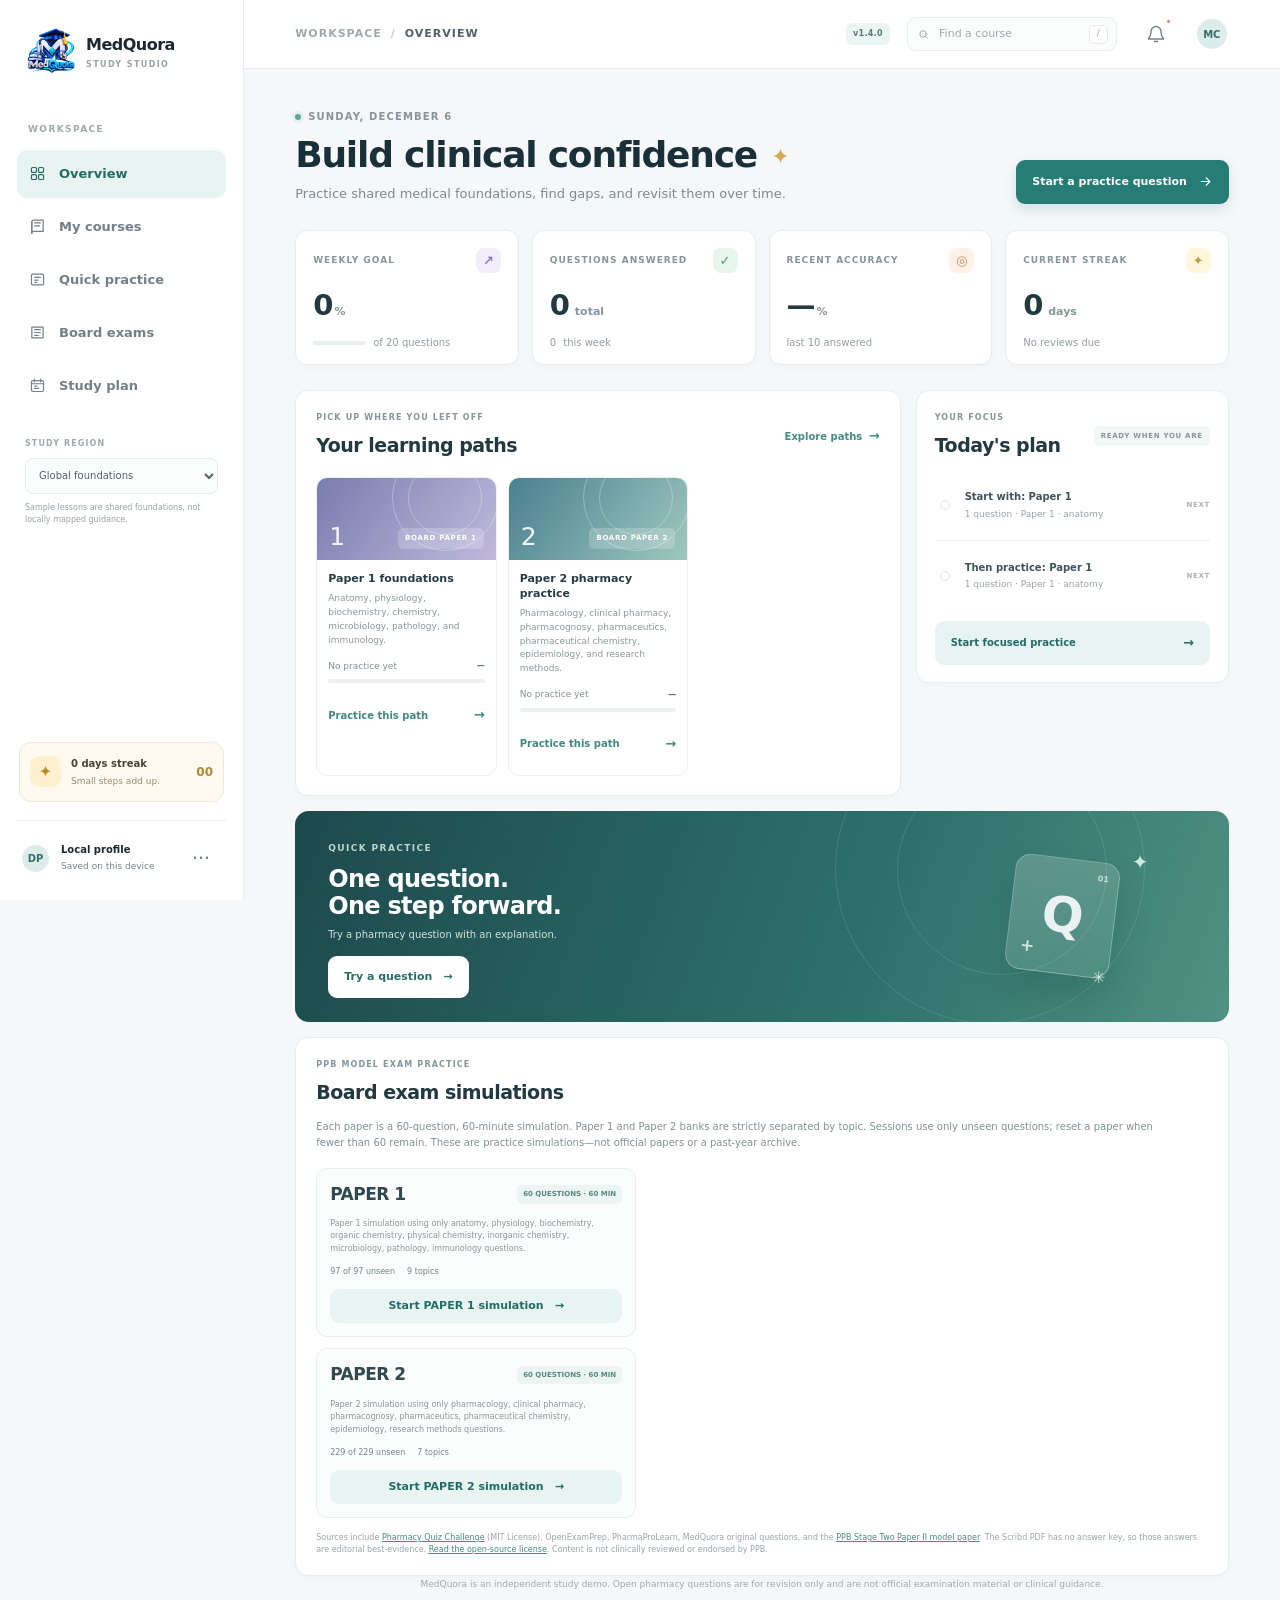
==== commit 35f38830: "Release MedQuora v1.4.0 with paper-specific board exams" ====
--- a/mobile/assets/web/index.html
+++ b/mobile/assets/web/index.html
@@ -32,10 +32,10 @@
             <svg viewBox="0 0 24 24" aria-hidden="true"><path d="M5 4.5h14A1.5 1.5 0 0 1 20.5 6v12a1.5 1.5 0 0 1-1.5 1.5H5A1.5 1.5 0 0 1 3.5 18V6A1.5 1.5 0 0 1 5 4.5Z"/><path d="M8 9h8M8 13h5M8 16h3"/></svg>
             Quick practice
           </a>
-          <a class="nav-link" href="#board-exams">
-            <svg viewBox="0 0 24 24" aria-hidden="true"><path d="M4 4.5h16v15H4z"/><path d="M8 8h8M8 12h8M8 16h5"/></svg>
-            Pharmacy question bank
-          </a>
+            <a class="nav-link" href="#board-exams">
+              <svg viewBox="0 0 24 24" aria-hidden="true"><path d="M4 4.5h16v15H4z"/><path d="M8 8h8M8 12h8M8 16h5"/></svg>
+              Board exams
+            </a>
           <a class="nav-link" href="#study-plan">
             <svg viewBox="0 0 24 24" aria-hidden="true"><rect x="3.5" y="5" width="17" height="15.5" rx="2"/><path d="M7.5 3v4M16.5 3v4M3.5 9.5h17M8 13h3M8 16h6"/></svg>
             Study plan
@@ -82,7 +82,7 @@
           </button>
           <div class="breadcrumbs"><span>WORKSPACE</span><i>/</i><strong>OVERVIEW</strong></div>
           <div class="topbar-tools">
-            <span class="version-badge">v1.3.0</span>
+            <span class="version-badge">v1.4.0</span>
             <label class="search-box">
               <svg viewBox="0 0 24 24" aria-hidden="true"><circle cx="10.8" cy="10.8" r="6.8"/><path d="m16 16 4.2 4.2"/></svg>
               <input id="course-search" type="search" placeholder="Find a course" aria-label="Find a course">
@@ -177,16 +177,13 @@
             <section class="panel board-exams-panel" id="board-exams">
               <div class="section-heading board-exams-heading">
                 <div>
-                  <p class="eyebrow">OPEN-LICENSE PHARMACY PRACTICE</p>
-                  <h2>Pharmacy question bank</h2>
+                  <p class="eyebrow">PPB MODEL EXAM PRACTICE</p>
+                  <h2>Board exam simulations</h2>
                 </div>
-                <button class="button button-soft" type="button" data-start-board-exam>
-                  Start full test <span>→</span>
-                </button>
-              </div>
-              <p class="board-exam-intro">Work through 43 openly licensed pharmacy review questions. New sessions exclude previously answered questions; scheduled reviews may repeat items intentionally. This is general revision material—not an official PPB paper, a past-year archive, or a Kenya-specific exam blueprint.</p>
+              </div>
+              <p class="board-exam-intro">Each paper is a 60-question, 60-minute simulation. Paper 1 and Paper 2 banks are strictly separated by topic. Sessions use only unseen questions; reset a paper when fewer than 60 remain. These are practice simulations—not official papers or a past-year archive.</p>
               <div class="exam-grid" id="exam-grid" aria-live="polite"></div>
-              <p class="exam-disclaimer">Question source: <a href="https://github.com/rocksonsamuel96/PharmacyQuizChallenge-">Pharmacy Quiz Challenge</a>, used under the MIT License. <a href="assets/open-pharmacy-license.txt">Read license</a>. Content is not clinically reviewed or endorsed by PPB.</p>
+              <p class="exam-disclaimer">Sources include <a href="https://github.com/rocksonsamuel96/PharmacyQuizChallenge-">Pharmacy Quiz Challenge</a> (MIT License), OpenExamPrep, PharmaProLearn, MedQuora original questions, and the <a href="https://www.scribd.com/document/897815579/stagetwopapertwo">PPB Stage Two Paper II model paper</a>. The Scribd PDF has no answer key, so those answers are editorial best-evidence. <a href="assets/open-pharmacy-license.txt">Read the open-source license</a>. Content is not clinically reviewed or endorsed by PPB.</p>
             </section>
           </div>
           <footer class="page-footer">MedQuora is an independent study demo. Open pharmacy questions are for revision only and are not official examination material or clinical guidance.</footer>
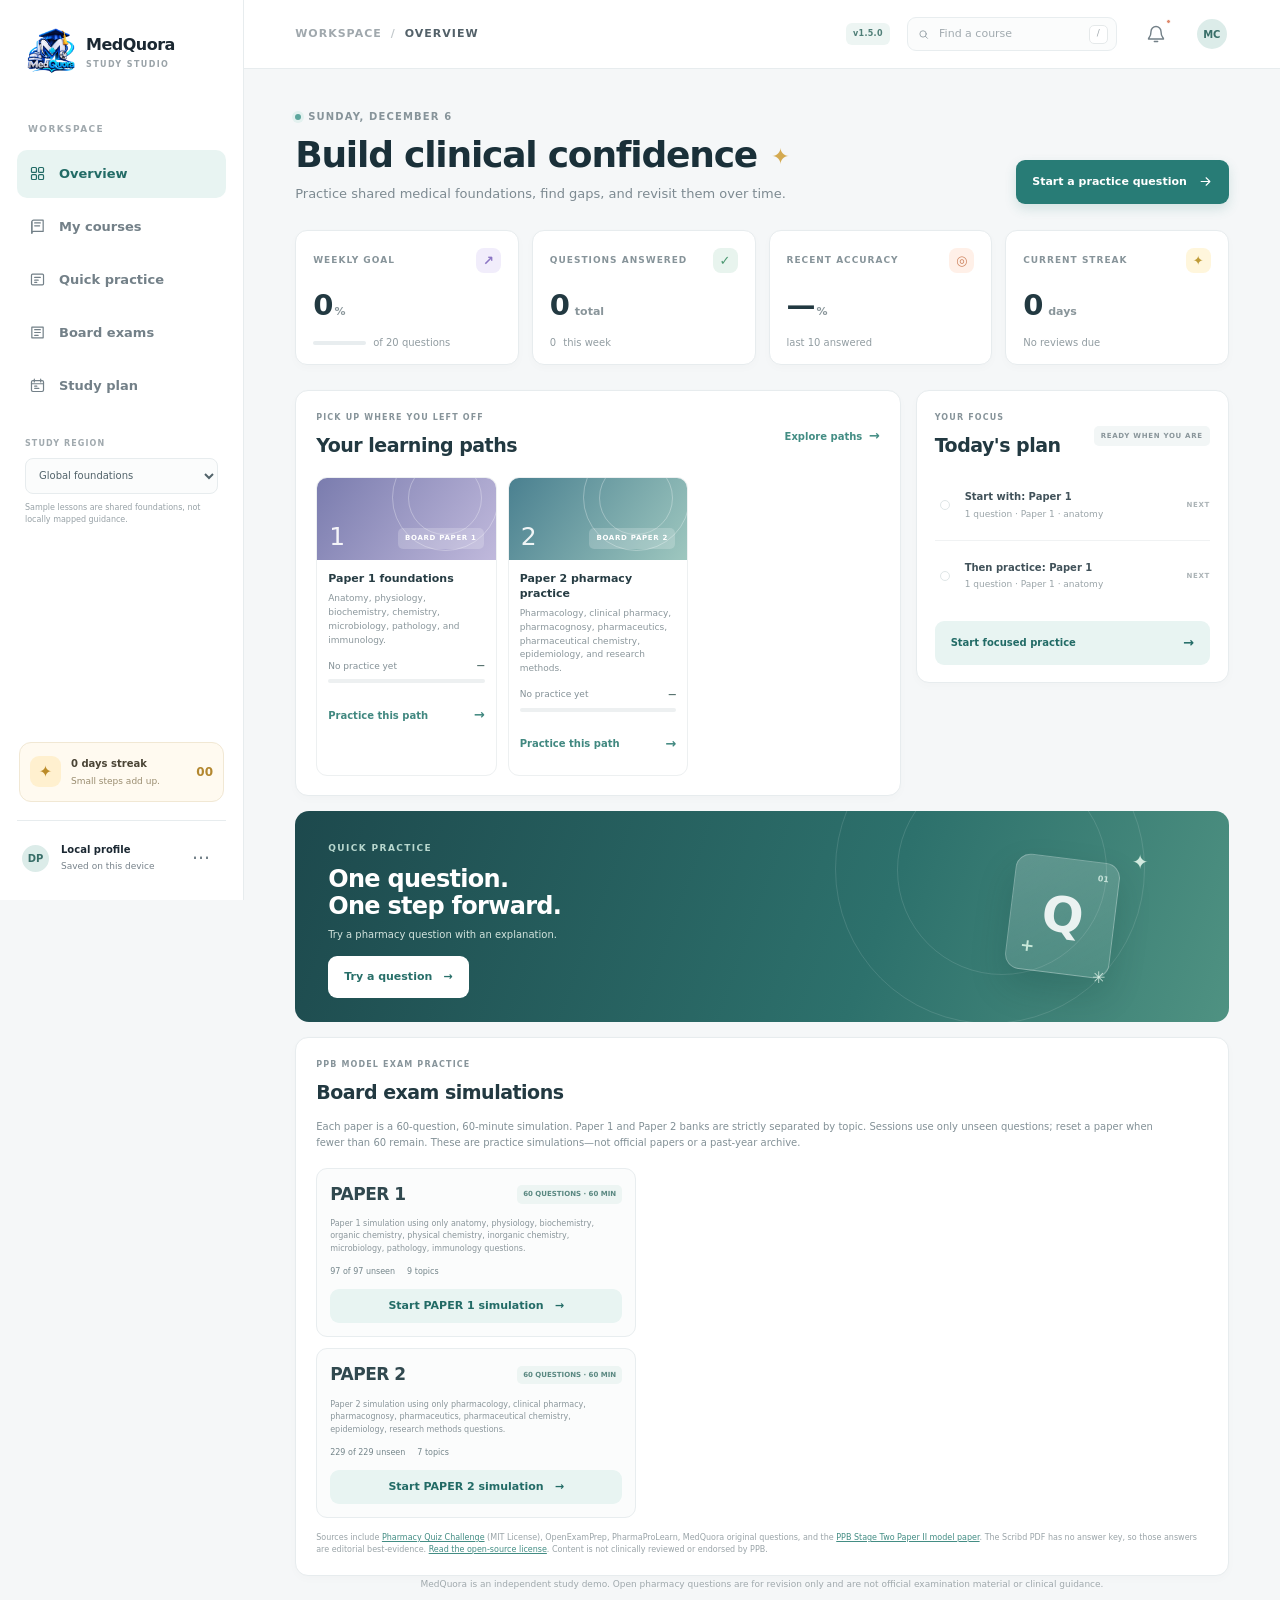
==== commit b5b6fc54: "Release MedQuora v1.5.0 with timed exam review" ====
--- a/mobile/assets/web/index.html
+++ b/mobile/assets/web/index.html
@@ -82,7 +82,7 @@
           </button>
           <div class="breadcrumbs"><span>WORKSPACE</span><i>/</i><strong>OVERVIEW</strong></div>
           <div class="topbar-tools">
-            <span class="version-badge">v1.4.0</span>
+            <span class="version-badge">v1.5.0</span>
             <label class="search-box">
               <svg viewBox="0 0 24 24" aria-hidden="true"><circle cx="10.8" cy="10.8" r="6.8"/><path d="m16 16 4.2 4.2"/></svg>
               <input id="course-search" type="search" placeholder="Find a course" aria-label="Find a course">
@@ -197,7 +197,7 @@
         <button class="icon-button dialog-close" aria-label="Close practice" value="close">×</button>
       </form>
       <div class="dialog-content">
-        <p class="eyebrow"><span class="eyebrow-dot"></span> QUICK PRACTICE <span class="question-count" id="question-count">01 / 01</span></p>
+        <p class="eyebrow"><span class="eyebrow-dot"></span> <span id="session-label">QUICK PRACTICE</span> <span class="question-count" id="question-count">01 / 01</span><span class="exam-timer" id="exam-timer" role="timer" aria-label="Time remaining" hidden>60:00</span></p>
         <h2 id="dialog-title">Check your understanding</h2>
         <p class="question-topic" id="question-topic"></p>
         <p class="question-prompt" id="question-prompt"></p>
@@ -206,20 +206,25 @@
             <legend class="sr-only">Choose one answer</legend>
           </fieldset>
           <div class="answer-feedback" id="answer-feedback" role="status" hidden></div>
-          <fieldset class="reflection-fieldset" id="reflection-fieldset" hidden>
-            <legend>What made this difficult?</legend>
-            <label><input type="radio" name="reflection" value="knowledge"><span>I didn't know the concept</span></label>
-            <label><input type="radio" name="reflection" value="confusion"><span>I confused similar ideas</span></label>
-            <label><input type="radio" name="reflection" value="clue"><span>I missed a clue in the question</span></label>
-            <label><input type="radio" name="reflection" value="guess"><span>I guessed</span></label>
-          </fieldset>
-            <div class="remediation-hint" id="remediation-hint" hidden></div>
           <button class="button button-primary submit-answer" id="submit-answer" type="submit">Check answer <span>→</span></button>
         </form>
         <p class="disclaimer">Educational revision only—not clinical guidance. Progress is saved on this device.</p>
       </div>
     </dialog>
 
+    <dialog class="review-dialog" id="review-dialog" aria-labelledby="review-title">
+      <form method="dialog" class="dialog-close-form">
+        <button class="icon-button dialog-close" aria-label="Close review" value="close">×</button>
+      </form>
+      <div class="dialog-content">
+        <p class="eyebrow"><span class="eyebrow-dot"></span> PAPER REVIEW <span class="question-count" id="review-score"></span></p>
+        <h2 id="review-title">Session review</h2>
+        <p class="review-summary" id="review-summary"></p>
+        <div class="review-list" id="review-list"></div>
+        <p class="disclaimer">Educational revision only—not clinical guidance. Progress is saved on this device.</p>
+      </div>
+    </dialog>
+
     <div class="toast" id="toast" role="status" aria-live="polite"></div>
   </body>
 </html>
--- a/mobile/assets/web/styles.css
+++ b/mobile/assets/web/styles.css
@@ -206,6 +206,8 @@
 .dialog-content { padding: 32px; }
 .dialog-content .eyebrow { margin-bottom: 9px; }
 .question-count { margin-left: auto; color: #9aa5a9; font-size: 8px; }
+.exam-timer { margin-left: 9px; padding: 3px 8px; border: 1px solid #cfe4df; border-radius: 6px; background: #eef6f4; color: #276d67; font-size: 10px; font-variant-numeric: tabular-nums; font-weight: 800; letter-spacing: .4px; }
+.exam-timer.urgent { border-color: #f0c9bf; background: #fff0ec; color: #a95847; }
 .dialog-content h2 { margin-bottom: 12px; font-size: 21px; }
 .question-prompt { margin-bottom: 20px; color: #68777e; font-size: 12px; line-height: 1.6; }
 #answer-options { display: grid; gap: 8px; margin: 0; padding: 0; border: 0; }
@@ -292,19 +294,31 @@
 .context-setting small { color: #98a2a7; font-size: 8px; line-height: 1.5; }
 .course-art.evidence { background: linear-gradient(125deg, #768c83, #b6c8aa); }
 .question-topic { margin: -5px 0 12px; color: #4a9288; font-size: 10px; font-weight: 700; }
-.reflection-fieldset { display: grid; gap: 8px; margin: 16px 0 0; padding: 0; border: 0; grid-template-columns: repeat(2, minmax(0, 1fr)); }
-.reflection-fieldset legend { margin-bottom: 8px; color: #53636a; font-size: 10px; font-weight: 750; grid-column: 1 / -1; }
-.reflection-fieldset label { display: flex; align-items: center; gap: 8px; min-height: 36px; padding: 7px 9px; border: 1px solid #e6ebec; border-radius: 8px; color: #66757b; cursor: pointer; font-size: 9px; }
-.reflection-fieldset label:has(input:checked) { border-color: #8abbb4; background: #f0f8f6; color: #286f69; }
-.reflection-fieldset input { accent-color: var(--teal); }
-.reflection-fieldset label { min-height: 39px; line-height: 1.35; }
-.remediation-hint { margin-top: 9px; padding: 10px 11px; border-radius: 8px; background: #f2f7f6; color: #526e68; font-size: 9px; line-height: 1.5; }
 .submit-answer:disabled { cursor: not-allowed; opacity: .55; transform: none; }
 .finish-session { background: #276d67; }
 
+.review-dialog { width: min(720px, calc(100% - 24px)); max-width: none; padding: 0; border: 1px solid #e6ecec; border-radius: 18px; background: #fff; box-shadow: 0 28px 80px rgb(15 39 45 / 24%); color: var(--ink); }
+.review-dialog::backdrop { background: rgb(17 37 42 / 45%); backdrop-filter: blur(3px); }
+.review-summary { margin: -5px 0 18px; color: #68777e; font-size: 11px; line-height: 1.5; }
+.review-list { display: grid; gap: 10px; }
+.review-item { padding: 14px; border: 1px solid #e6ebec; border-left: 3px solid #7fbd9a; border-radius: 10px; background: #fbfdfc; }
+.review-item.is-incorrect { border-left-color: #e3a79a; background: #fffbf9; }
+.review-item-top { display: flex; align-items: center; gap: 9px; }
+.review-index { color: #9aa5a9; font-size: 9px; font-weight: 800; }
+.review-topic { color: #4a9288; font-size: 9px; font-weight: 700; }
+.review-badge { margin-left: auto; padding: 3px 7px; border-radius: 999px; background: #eef7f1; color: #36734e; font-size: 8px; font-weight: 800; letter-spacing: .4px; text-transform: uppercase; }
+.review-item.is-incorrect .review-badge { background: #fff0ec; color: #a95847; }
+.review-prompt { margin: 11px 0 10px; color: #40525a; font-size: 11px; line-height: 1.55; }
+.review-choice { display: flex; flex-wrap: wrap; gap: 6px; margin: 5px 0; color: #68777e; font-size: 10px; }
+.review-choice span { min-width: 88px; color: #9aa5a9; }
+.review-choice strong { color: #4b5c63; font-weight: 700; }
+.review-choice.is-answer strong { color: #36734e; }
+.review-explanation { margin: 10px 0 0; padding-top: 10px; border-top: 1px solid #edf1f1; color: #607077; font-size: 10px; line-height: 1.55; }
+
 @media (max-width: 460px) {
   .context-setting { margin-top: 22px; }
-  .reflection-fieldset { grid-template-columns: 1fr; }
+  .review-item { padding: 12px; }
+  .review-explanation, .review-choice { font-size: 11px; }
 }
 
 html {
@@ -485,13 +499,16 @@
   line-height: 1.4;
 }
 
-.reflection-fieldset label {
-  min-height: 44px;
-  font-size: 10px;
-}
-
-.answer-feedback,
-.remediation-hint {
+.answer-feedback {
+  font-size: 11px;
+}
+
+.exam-timer {
+  font-size: 12px;
+}
+
+.review-choice,
+.review-explanation {
   font-size: 11px;
 }
 
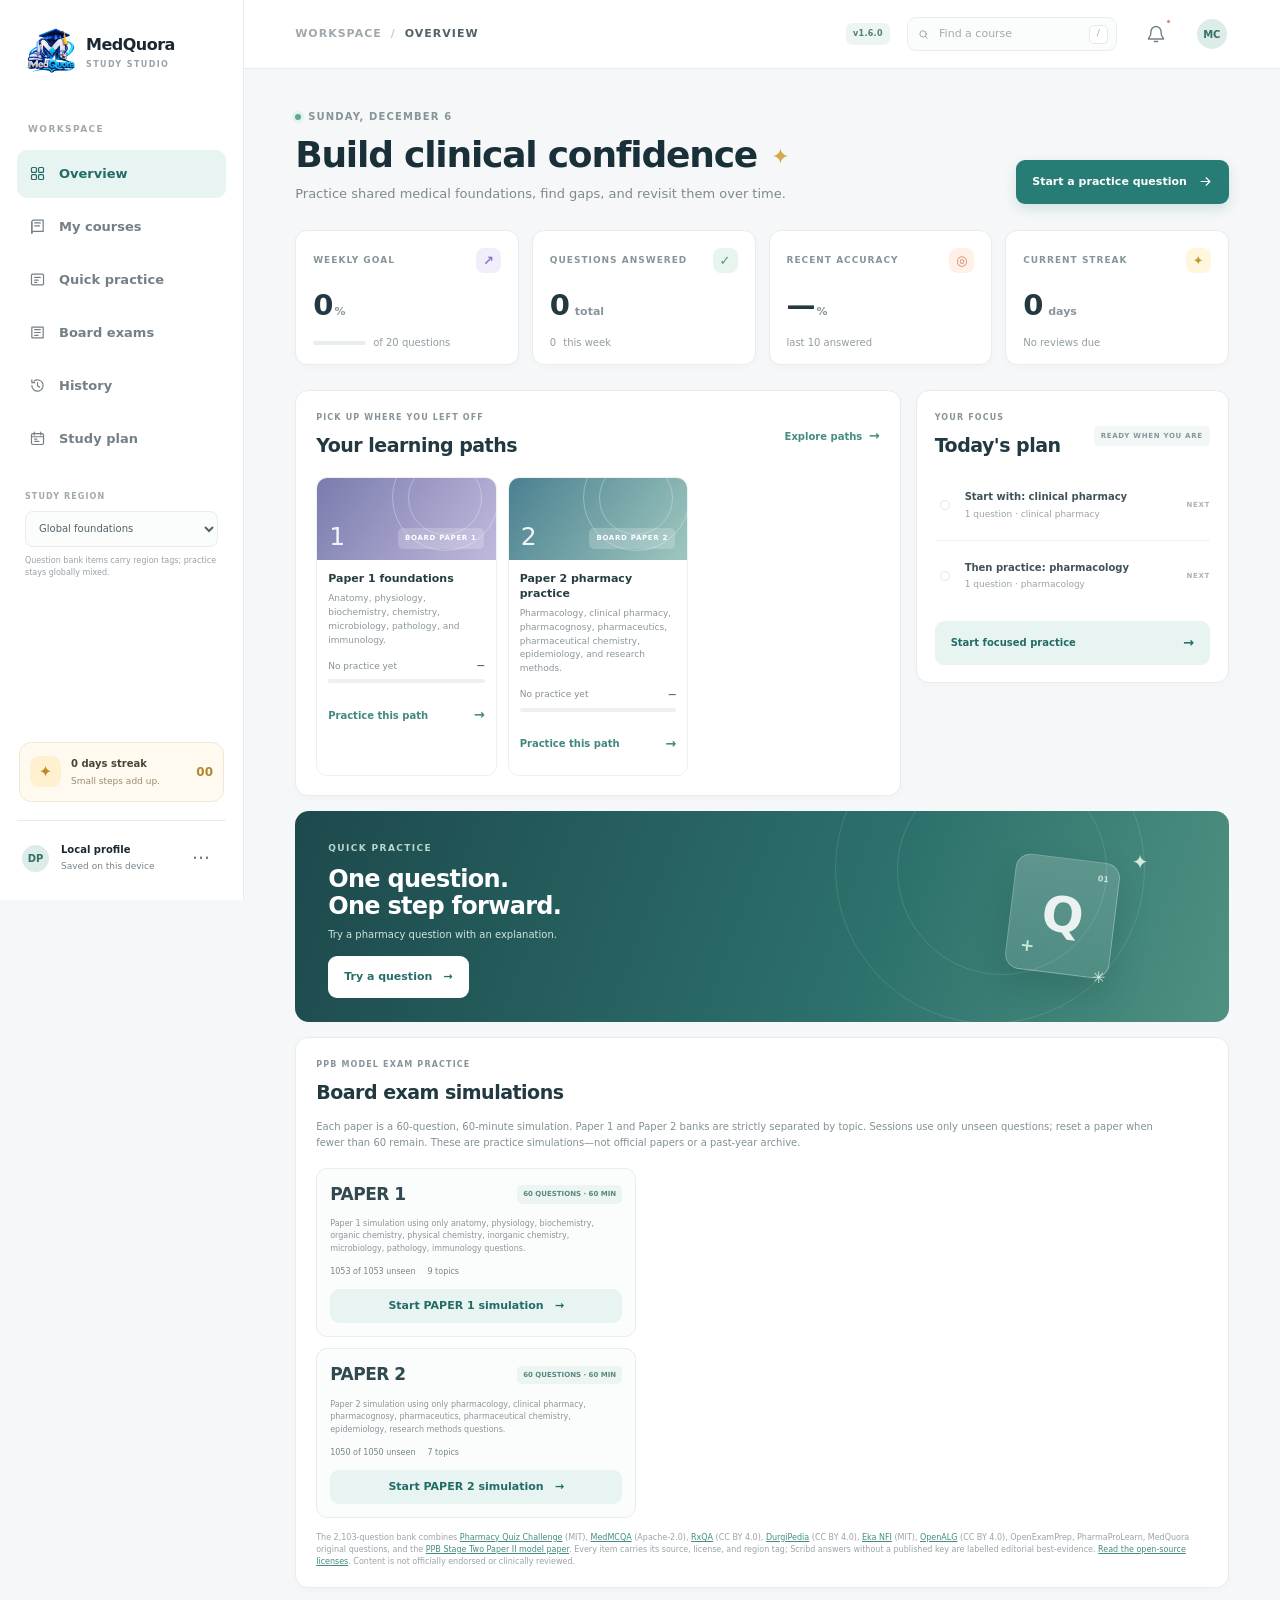
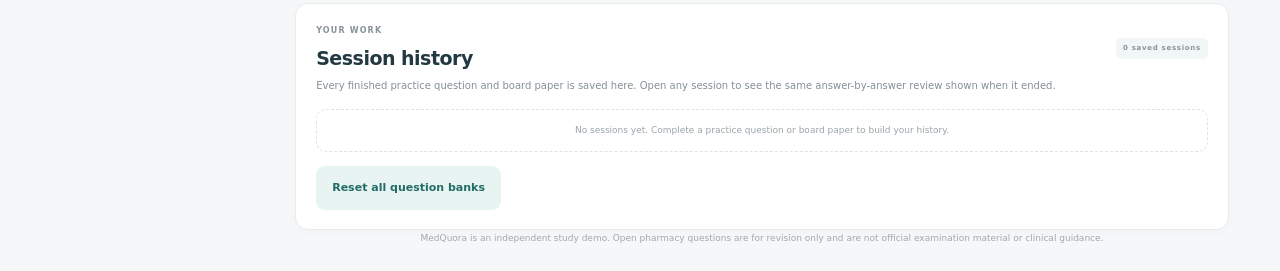
==== commit 18de42b1: "Release MedQuora v1.6.0 with session history and expanded banks" ====
--- a/mobile/assets/web/index.html
+++ b/mobile/assets/web/index.html
@@ -36,10 +36,14 @@
               <svg viewBox="0 0 24 24" aria-hidden="true"><path d="M4 4.5h16v15H4z"/><path d="M8 8h8M8 12h8M8 16h5"/></svg>
               Board exams
             </a>
-          <a class="nav-link" href="#study-plan">
-            <svg viewBox="0 0 24 24" aria-hidden="true"><rect x="3.5" y="5" width="17" height="15.5" rx="2"/><path d="M7.5 3v4M16.5 3v4M3.5 9.5h17M8 13h3M8 16h6"/></svg>
-            Study plan
-          </a>
+            <a class="nav-link" href="#history">
+              <svg viewBox="0 0 24 24" aria-hidden="true"><path d="M4 12a8 8 0 1 0 3-6.2M4 4v4h4"/><path d="M12 8v4.5l3 1.8"/></svg>
+              History
+            </a>
+            <a class="nav-link" href="#study-plan">
+              <svg viewBox="0 0 24 24" aria-hidden="true"><rect x="3.5" y="5" width="17" height="15.5" rx="2"/><path d="M7.5 3v4M16.5 3v4M3.5 9.5h17M8 13h3M8 16h6"/></svg>
+              Study plan
+            </a>
         </nav>
 
         <label class="context-setting">
@@ -56,7 +60,7 @@
             <option value="kenya">Kenya</option>
             <option value="other">Other / not listed</option>
           </select>
-          <small id="region-note">Sample lessons are shared foundations, not locally mapped guidance.</small>
+          <small id="region-note">Question bank items carry region tags; practice stays globally mixed.</small>
         </label>
 
         <div class="sidebar-spacer"></div>
@@ -82,7 +86,7 @@
           </button>
           <div class="breadcrumbs"><span>WORKSPACE</span><i>/</i><strong>OVERVIEW</strong></div>
           <div class="topbar-tools">
-            <span class="version-badge">v1.5.0</span>
+            <span class="version-badge">v1.6.0</span>
             <label class="search-box">
               <svg viewBox="0 0 24 24" aria-hidden="true"><circle cx="10.8" cy="10.8" r="6.8"/><path d="m16 16 4.2 4.2"/></svg>
               <input id="course-search" type="search" placeholder="Find a course" aria-label="Find a course">
@@ -183,7 +187,20 @@
               </div>
               <p class="board-exam-intro">Each paper is a 60-question, 60-minute simulation. Paper 1 and Paper 2 banks are strictly separated by topic. Sessions use only unseen questions; reset a paper when fewer than 60 remain. These are practice simulations—not official papers or a past-year archive.</p>
               <div class="exam-grid" id="exam-grid" aria-live="polite"></div>
-              <p class="exam-disclaimer">Sources include <a href="https://github.com/rocksonsamuel96/PharmacyQuizChallenge-">Pharmacy Quiz Challenge</a> (MIT License), OpenExamPrep, PharmaProLearn, MedQuora original questions, and the <a href="https://www.scribd.com/document/897815579/stagetwopapertwo">PPB Stage Two Paper II model paper</a>. The Scribd PDF has no answer key, so those answers are editorial best-evidence. <a href="assets/open-pharmacy-license.txt">Read the open-source license</a>. Content is not clinically reviewed or endorsed by PPB.</p>
+              <p class="exam-disclaimer">The 2,103-question bank combines <a href="https://github.com/rocksonsamuel96/PharmacyQuizChallenge-">Pharmacy Quiz Challenge</a> (MIT), <a href="https://huggingface.co/datasets/openlifescienceai/medmcqa">MedMCQA</a> (Apache-2.0), <a href="https://github.com/Google-Health/rxqa">RxQA</a> (CC BY 4.0), <a href="https://durgical.com/en/practice/questions.json">DurgiPedia</a> (CC BY 4.0), <a href="https://huggingface.co/datasets/ekacare/Eka_NFI_MCQA">Eka NFI</a> (MIT), <a href="https://oer.galileo.usg.edu/chemistry-ancillary/18">OpenALG</a> (CC BY 4.0), OpenExamPrep, PharmaProLearn, MedQuora original questions, and the <a href="https://www.scribd.com/document/897815579/stagetwopapertwo">PPB Stage Two Paper II model paper</a>. Every item carries its source, license, and region tag; Scribd answers without a published key are labelled editorial best-evidence. <a href="assets/open-pharmacy-license.txt">Read the open-source licenses</a>. Content is not officially endorsed or clinically reviewed.</p>
+            </section>
+
+            <section class="panel history-panel" id="history">
+              <div class="section-heading compact-heading">
+                <div>
+                  <p class="eyebrow">YOUR WORK</p>
+                  <h2>Session history</h2>
+                </div>
+                <span class="date-chip" id="history-count">0 saved sessions</span>
+              </div>
+              <p class="history-intro">Every finished practice question and board paper is saved here. Open any session to see the same answer-by-answer review shown when it ended.</p>
+              <div class="history-list" id="history-list" aria-live="polite"></div>
+              <button class="button button-soft history-reset" type="button" data-reset-all>Reset all question banks</button>
             </section>
           </div>
           <footer class="page-footer">MedQuora is an independent study demo. Open pharmacy questions are for revision only and are not official examination material or clinical guidance.</footer>
--- a/mobile/assets/web/styles.css
+++ b/mobile/assets/web/styles.css
@@ -187,6 +187,16 @@
 .exam-card button { width: 100%; min-height: 34px; }
 .exam-disclaimer { margin: 14px 0 0; color: #9aa4a8; font-size: 8px; line-height: 1.5; }
 .exam-disclaimer a { color: #438d84; text-decoration: underline; }
+.history-panel { grid-column: 1 / -1; padding: 21px 20px 19px; }
+.history-intro { max-width: 860px; margin: -5px 0 14px; color: #829096; font-size: 10px; line-height: 1.65; }
+.history-list { display: grid; gap: 8px; }
+.history-item { display: flex; align-items: center; justify-content: space-between; gap: 14px; padding: 12px 13px; border: 1px solid #e8edef; border-radius: 10px; background: #fbfcfc; }
+.history-item-copy { display: grid; gap: 4px; min-width: 0; }
+.history-item-copy strong { color: #31494f; font-size: 11px; }
+.history-item-copy span { color: #8a969b; font-size: 8px; }
+.history-item button { flex: 0 0 auto; min-height: 32px; }
+.history-empty { margin: 0; padding: 14px; border: 1px dashed #dce5e6; border-radius: 10px; color: #9aa4a8; font-size: 9px; text-align: center; }
+.history-reset { margin-top: 14px; }
 .question-tile { position: relative; display: flex; width: 105px; height: 116px; align-items: center; justify-content: center; transform: rotate(7deg); border: 1px solid rgb(255 255 255 / 25%); border-radius: 15px; background: linear-gradient(145deg, rgb(255 255 255 / 20%), rgb(255 255 255 / 7%)); box-shadow: 0 17px 35px rgb(7 42 39 / 17%); }
 .question-tile span { color: rgb(255 255 255 / 88%); font-size: 49px; font-weight: 800; }
 .question-tile i { position: absolute; top: 10px; right: 10px; color: #c5e1d8; font-size: 8px; font-style: normal; font-weight: 800; }
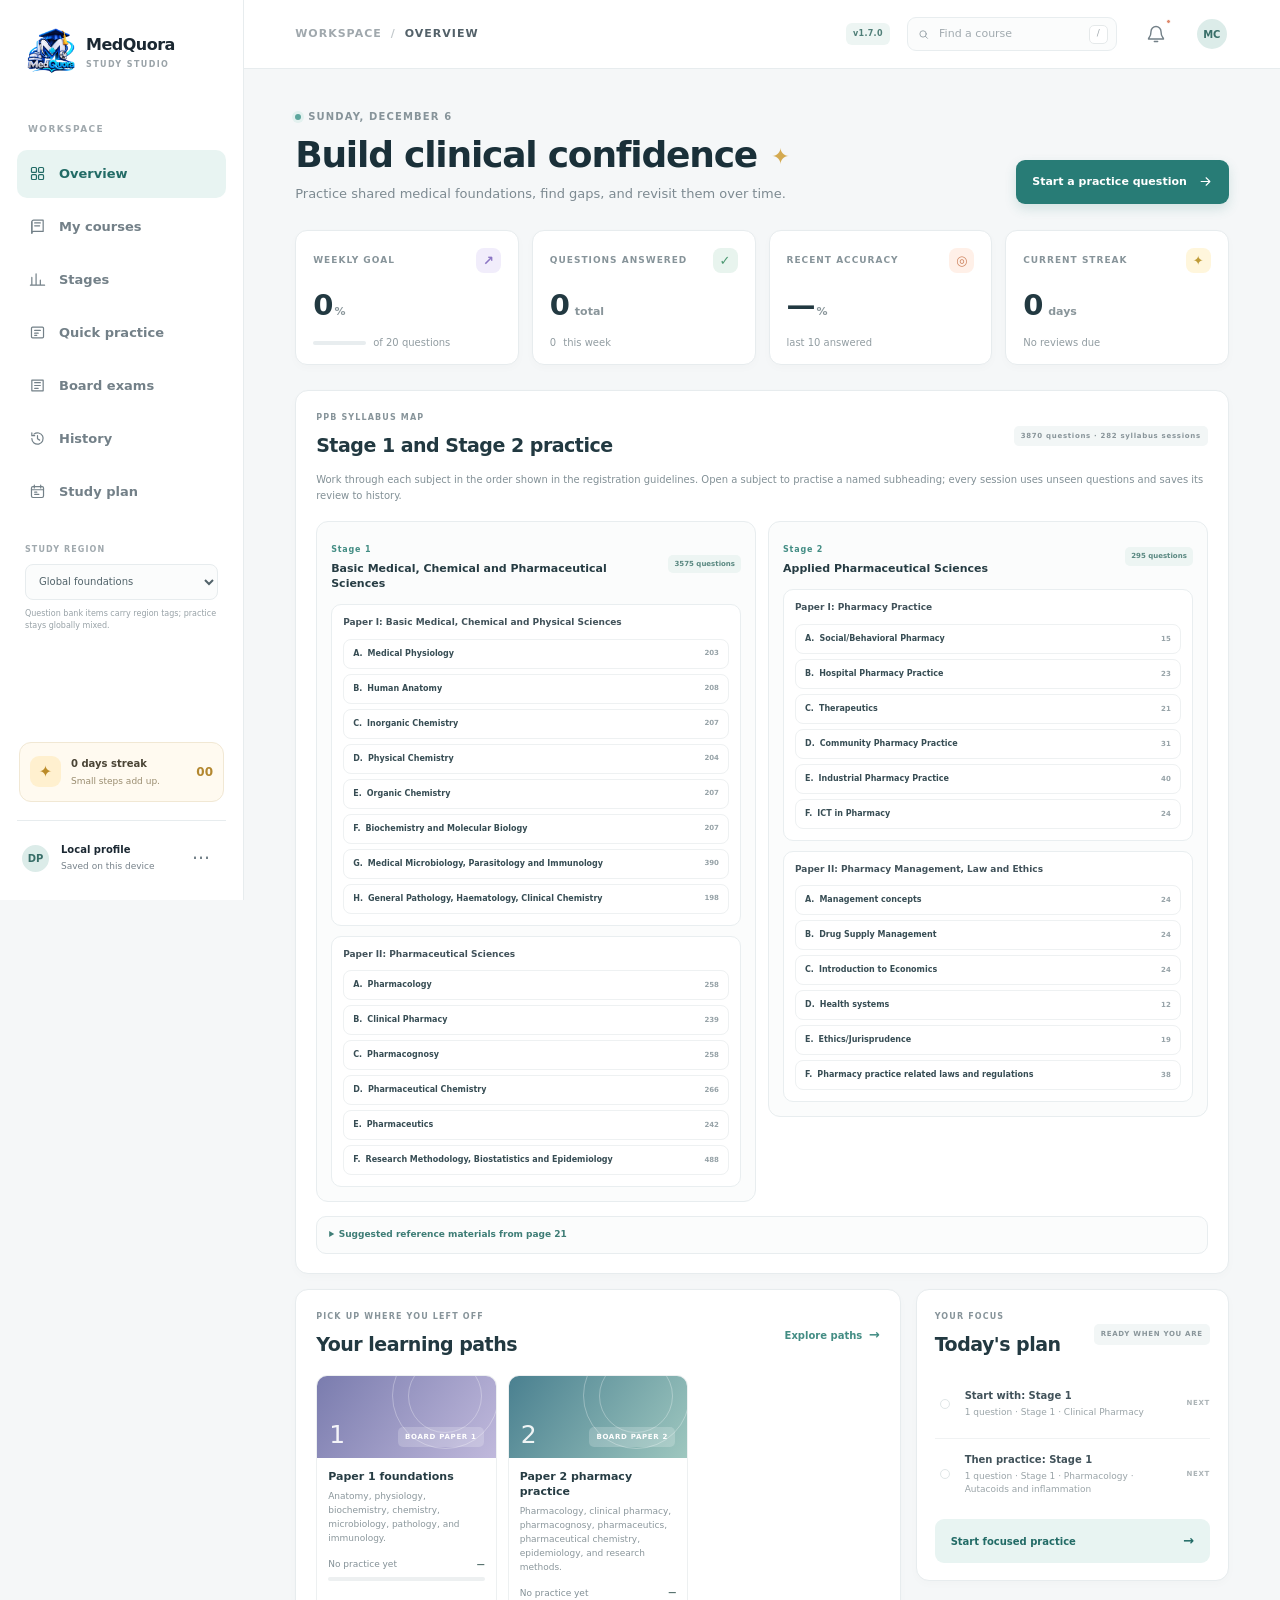
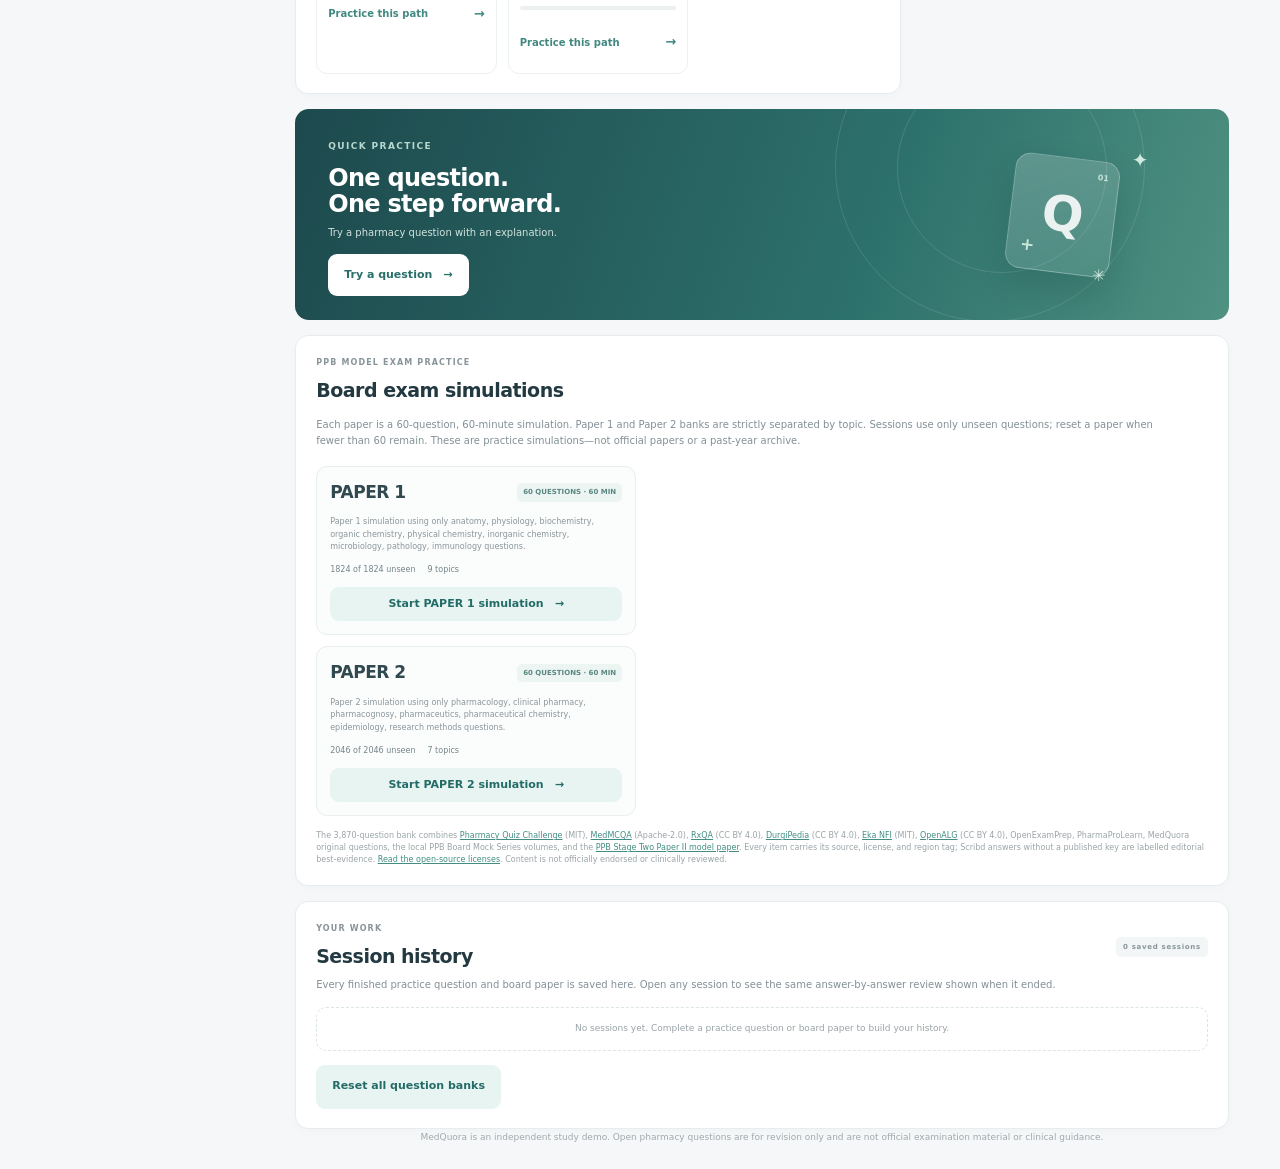
==== commit fdcf2aea: "Release MedQuora v1.7.0 with question fixes and expanded bank" ====
--- a/mobile/assets/web/index.html
+++ b/mobile/assets/web/index.html
@@ -8,6 +8,7 @@
     <title>MedQuora — Clinical Study Studio</title>
     <link rel="stylesheet" href="styles.css">
     <script src="assets/open-pharmacy-questions.js" defer></script>
+    <script src="assets/syllabus-topics.js" defer></script>
     <script src="app.js" defer></script>
   </head>
   <body>
@@ -27,6 +28,10 @@
           <a class="nav-link" href="#courses">
             <svg viewBox="0 0 24 24" aria-hidden="true"><path d="M4 5.5A2.5 2.5 0 0 1 6.5 3H20v16H6.5A2.5 2.5 0 0 0 4 21.5z"/><path d="M4 5.5v16M8 7h8M8 11h7"/></svg>
             My courses
+          </a>
+          <a class="nav-link" href="#stages">
+            <svg viewBox="0 0 24 24" aria-hidden="true"><path d="M4 20V9M10 20V4M16 20v-7M22 20H2"/></svg>
+            Stages
           </a>
           <a class="nav-link" href="#practice" data-open-practice>
             <svg viewBox="0 0 24 24" aria-hidden="true"><path d="M5 4.5h14A1.5 1.5 0 0 1 20.5 6v12a1.5 1.5 0 0 1-1.5 1.5H5A1.5 1.5 0 0 1 3.5 18V6A1.5 1.5 0 0 1 5 4.5Z"/><path d="M8 9h8M8 13h5M8 16h3"/></svg>
@@ -86,7 +91,7 @@
           </button>
           <div class="breadcrumbs"><span>WORKSPACE</span><i>/</i><strong>OVERVIEW</strong></div>
           <div class="topbar-tools">
-            <span class="version-badge">v1.6.0</span>
+            <span class="version-badge">v1.7.0</span>
             <label class="search-box">
               <svg viewBox="0 0 24 24" aria-hidden="true"><circle cx="10.8" cy="10.8" r="6.8"/><path d="m16 16 4.2 4.2"/></svg>
               <input id="course-search" type="search" placeholder="Find a course" aria-label="Find a course">
@@ -136,6 +141,22 @@
             </article>
           </section>
 
+          <section class="panel syllabus-panel" id="stages">
+            <div class="section-heading">
+              <div>
+                <p class="eyebrow">PPB SYLLABUS MAP</p>
+                <h2>Stage 1 and Stage 2 practice</h2>
+              </div>
+              <span class="date-chip" id="syllabus-count">0 SESSIONS AVAILABLE</span>
+            </div>
+            <p class="syllabus-intro">Work through each subject in the order shown in the registration guidelines. Open a subject to practise a named subheading; every session uses unseen questions and saves its review to history.</p>
+            <div class="stage-grid" id="stage-grid" aria-live="polite"></div>
+            <details class="reference-list">
+              <summary>Suggested reference materials from page 21</summary>
+              <ol id="syllabus-references"></ol>
+            </details>
+          </section>
+
           <div class="content-grid">
             <section class="panel courses-panel" id="courses">
               <div class="section-heading">
@@ -187,7 +208,7 @@
               </div>
               <p class="board-exam-intro">Each paper is a 60-question, 60-minute simulation. Paper 1 and Paper 2 banks are strictly separated by topic. Sessions use only unseen questions; reset a paper when fewer than 60 remain. These are practice simulations—not official papers or a past-year archive.</p>
               <div class="exam-grid" id="exam-grid" aria-live="polite"></div>
-              <p class="exam-disclaimer">The 2,103-question bank combines <a href="https://github.com/rocksonsamuel96/PharmacyQuizChallenge-">Pharmacy Quiz Challenge</a> (MIT), <a href="https://huggingface.co/datasets/openlifescienceai/medmcqa">MedMCQA</a> (Apache-2.0), <a href="https://github.com/Google-Health/rxqa">RxQA</a> (CC BY 4.0), <a href="https://durgical.com/en/practice/questions.json">DurgiPedia</a> (CC BY 4.0), <a href="https://huggingface.co/datasets/ekacare/Eka_NFI_MCQA">Eka NFI</a> (MIT), <a href="https://oer.galileo.usg.edu/chemistry-ancillary/18">OpenALG</a> (CC BY 4.0), OpenExamPrep, PharmaProLearn, MedQuora original questions, and the <a href="https://www.scribd.com/document/897815579/stagetwopapertwo">PPB Stage Two Paper II model paper</a>. Every item carries its source, license, and region tag; Scribd answers without a published key are labelled editorial best-evidence. <a href="assets/open-pharmacy-license.txt">Read the open-source licenses</a>. Content is not officially endorsed or clinically reviewed.</p>
+              <p class="exam-disclaimer">The 3,870-question bank combines <a href="https://github.com/rocksonsamuel96/PharmacyQuizChallenge-">Pharmacy Quiz Challenge</a> (MIT), <a href="https://huggingface.co/datasets/openlifescienceai/medmcqa">MedMCQA</a> (Apache-2.0), <a href="https://github.com/Google-Health/rxqa">RxQA</a> (CC BY 4.0), <a href="https://durgical.com/en/practice/questions.json">DurgiPedia</a> (CC BY 4.0), <a href="https://huggingface.co/datasets/ekacare/Eka_NFI_MCQA">Eka NFI</a> (MIT), <a href="https://oer.galileo.usg.edu/chemistry-ancillary/18">OpenALG</a> (CC BY 4.0), OpenExamPrep, PharmaProLearn, MedQuora original questions, the local PPB Board Mock Series volumes, and the <a href="https://www.scribd.com/document/897815579/stagetwopapertwo">PPB Stage Two Paper II model paper</a>. Every item carries its source, license, and region tag; Scribd answers without a published key are labelled editorial best-evidence. <a href="assets/open-pharmacy-license.txt">Read the open-source licenses</a>. Content is not officially endorsed or clinically reviewed.</p>
             </section>
 
             <section class="panel history-panel" id="history">
--- a/mobile/assets/web/styles.css
+++ b/mobile/assets/web/styles.css
@@ -187,6 +187,31 @@
 .exam-card button { width: 100%; min-height: 34px; }
 .exam-disclaimer { margin: 14px 0 0; color: #9aa4a8; font-size: 8px; line-height: 1.5; }
 .exam-disclaimer a { color: #438d84; text-decoration: underline; }
+.syllabus-panel { margin-bottom: 15px; padding: 21px 20px 19px; }
+.syllabus-intro { max-width: 900px; margin: -5px 0 16px; color: #829096; font-size: 10px; line-height: 1.65; }
+.stage-grid { display: grid; grid-template-columns: repeat(2, minmax(0, 1fr)); gap: 12px; align-items: start; }
+.stage-card { min-width: 0; padding: 14px; border: 1px solid #e8edef; border-radius: 12px; background: #fbfcfc; }
+.stage-card-head { display: flex; align-items: center; justify-content: space-between; gap: 10px; margin-bottom: 12px; }
+.stage-kicker { color: #438d84; font-size: 8px; font-weight: 800; letter-spacing: .8px; }
+.stage-card h3 { margin: 4px 0 0; color: #263c43; font-size: 11px; line-height: 1.35; }
+.stage-count { flex: 0 0 auto; padding: 4px 6px; border-radius: 5px; background: #edf5f3; color: #5a8881; font-size: 7px; font-weight: 800; }
+.stage-papers { display: grid; gap: 10px; }
+.syllabus-paper { min-width: 0; padding: 11px; border: 1px solid #e9eef0; border-radius: 10px; background: #fff; }
+.syllabus-paper h4 { margin: 0 0 9px; color: #41525a; font-size: 9px; font-weight: 800; }
+.syllabus-subjects { display: grid; gap: 5px; }
+.subject-details { overflow: hidden; border: 1px solid #eef1f2; border-radius: 8px; background: #fff; }
+.subject-details summary { display: flex; align-items: center; gap: 5px; padding: 8px 9px; cursor: pointer; color: #374d54; font-size: 8px; font-weight: 700; }
+.subject-details summary small { margin-left: auto; color: #97a3a8; font-size: 7px; }
+.subject-focus-list { display: grid; gap: 5px; padding: 8px; border-top: 1px solid #f0f3f4; background: #fbfcfc; }
+.subtopic-button, .subject-button { display: flex; align-items: center; justify-content: space-between; gap: 8px; width: 100%; min-height: 27px; padding: 5px 8px; border: 1px solid #e6ecee; border-radius: 6px; background: #fff; color: #51666d; font-size: 8px; font-weight: 700; text-align: left; }
+.subtopic-button:hover:not(:disabled), .subject-button:hover { border-color: #8fbcb4; background: #f0f8f6; }
+.subject-button { border-color: #cde3de; background: #edf6f3; color: #3e7d76; }
+.subtopic-button small, .subject-button small { flex: 0 0 auto; color: #91a0a5; font-size: 7px; }
+.subtopic-button:disabled { cursor: not-allowed; opacity: .5; }
+.reference-list { margin-top: 14px; padding: 11px 12px; border: 1px solid #e8edef; border-radius: 10px; background: #fbfcfc; }
+.reference-list summary { cursor: pointer; color: #3e7d76; font-size: 9px; font-weight: 800; }
+.reference-list ol { columns: 2; margin: 11px 0 0; padding-left: 18px; color: #75858a; font-size: 8px; line-height: 1.6; }
+.reference-list li { break-inside: avoid; margin-bottom: 4px; }
 .history-panel { grid-column: 1 / -1; padding: 21px 20px 19px; }
 .history-intro { max-width: 860px; margin: -5px 0 14px; color: #829096; font-size: 10px; line-height: 1.65; }
 .history-list { display: grid; gap: 8px; }
@@ -272,6 +297,8 @@
   .courses-panel, .plan-panel { grid-column: 1; }
   .practice-banner { min-height: 178px; grid-column: 1; padding: 21px; }
   .board-exams-panel { grid-column: 1; }
+  .stage-grid { grid-template-columns: 1fr; }
+  .reference-list ol { columns: 1; }
   .practice-decoration { right: -35px; transform: scale(.8); }
   .page-footer { grid-column: 1; line-height: 1.6; }
 }
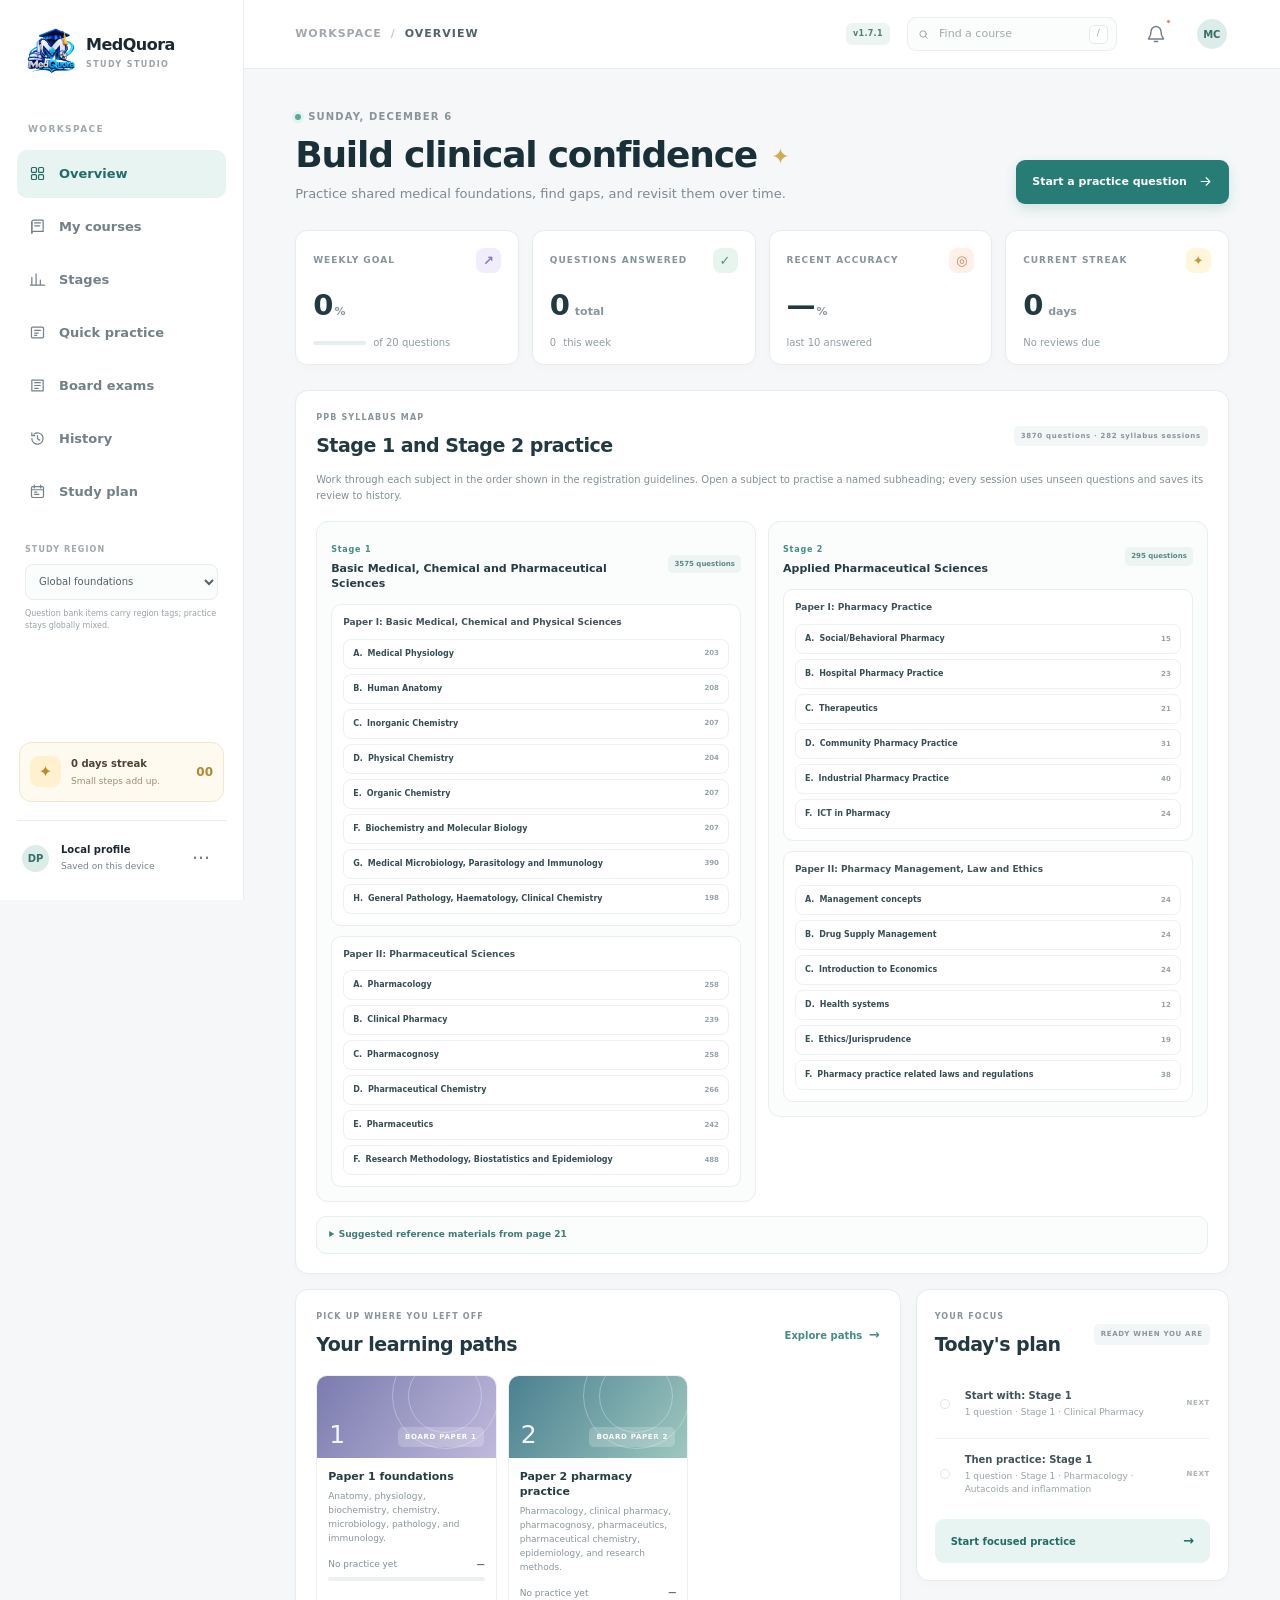
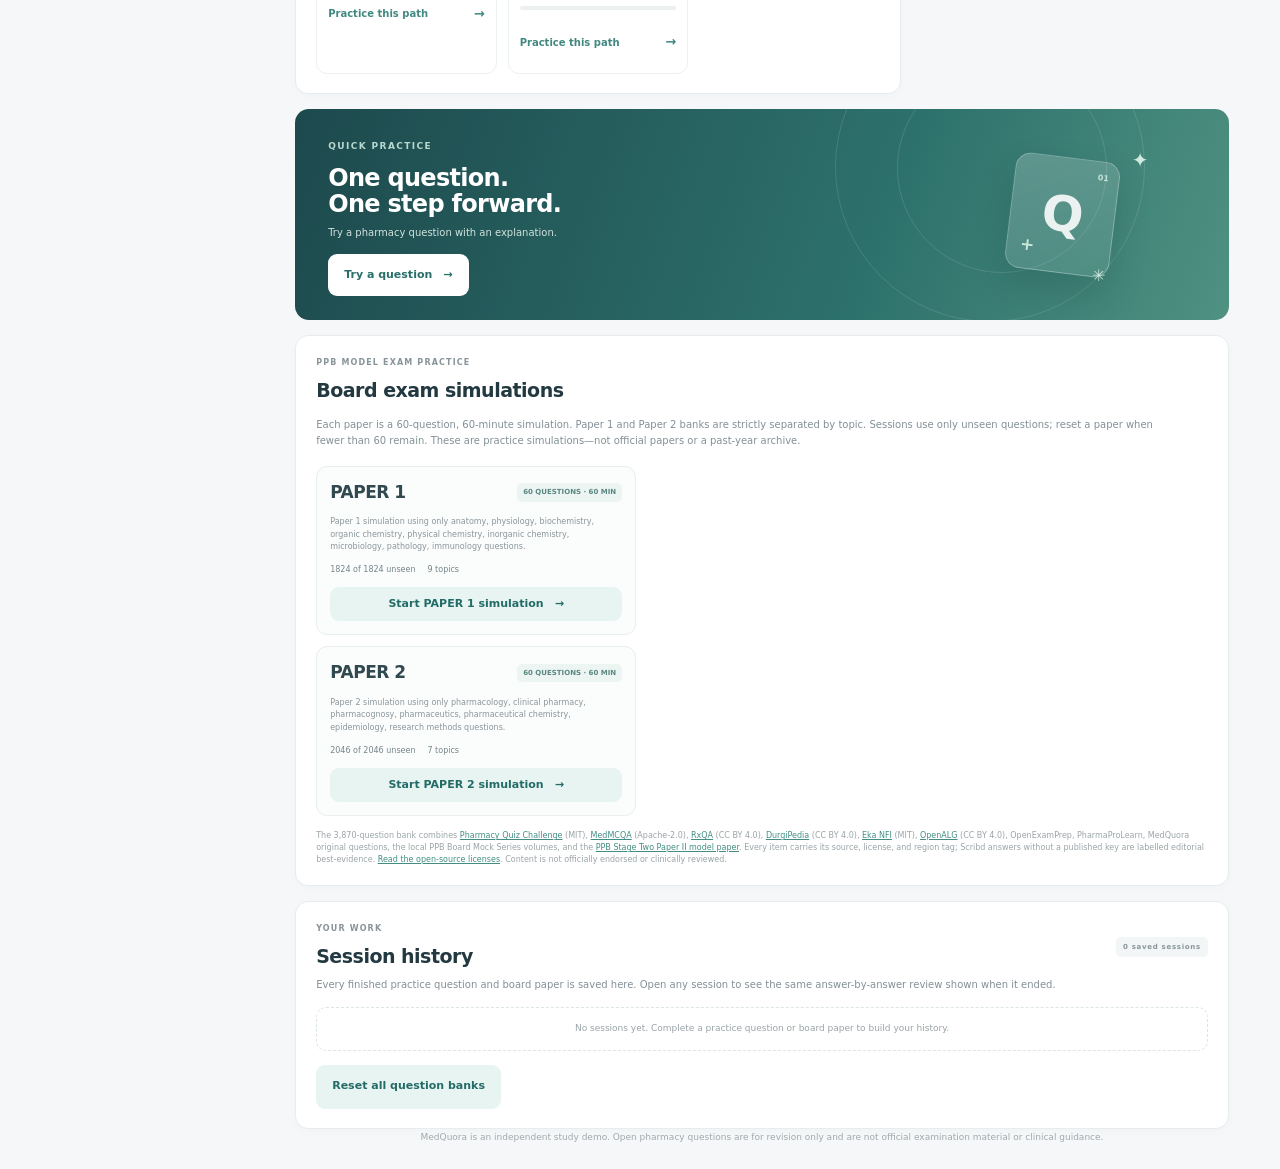
==== commit 9bfde275: "Release MedQuora v1.7.1 with corrected answers" ====
--- a/mobile/assets/web/index.html
+++ b/mobile/assets/web/index.html
@@ -91,7 +91,7 @@
           </button>
           <div class="breadcrumbs"><span>WORKSPACE</span><i>/</i><strong>OVERVIEW</strong></div>
           <div class="topbar-tools">
-            <span class="version-badge">v1.7.0</span>
+            <span class="version-badge">v1.7.1</span>
             <label class="search-box">
               <svg viewBox="0 0 24 24" aria-hidden="true"><circle cx="10.8" cy="10.8" r="6.8"/><path d="m16 16 4.2 4.2"/></svg>
               <input id="course-search" type="search" placeholder="Find a course" aria-label="Find a course">
